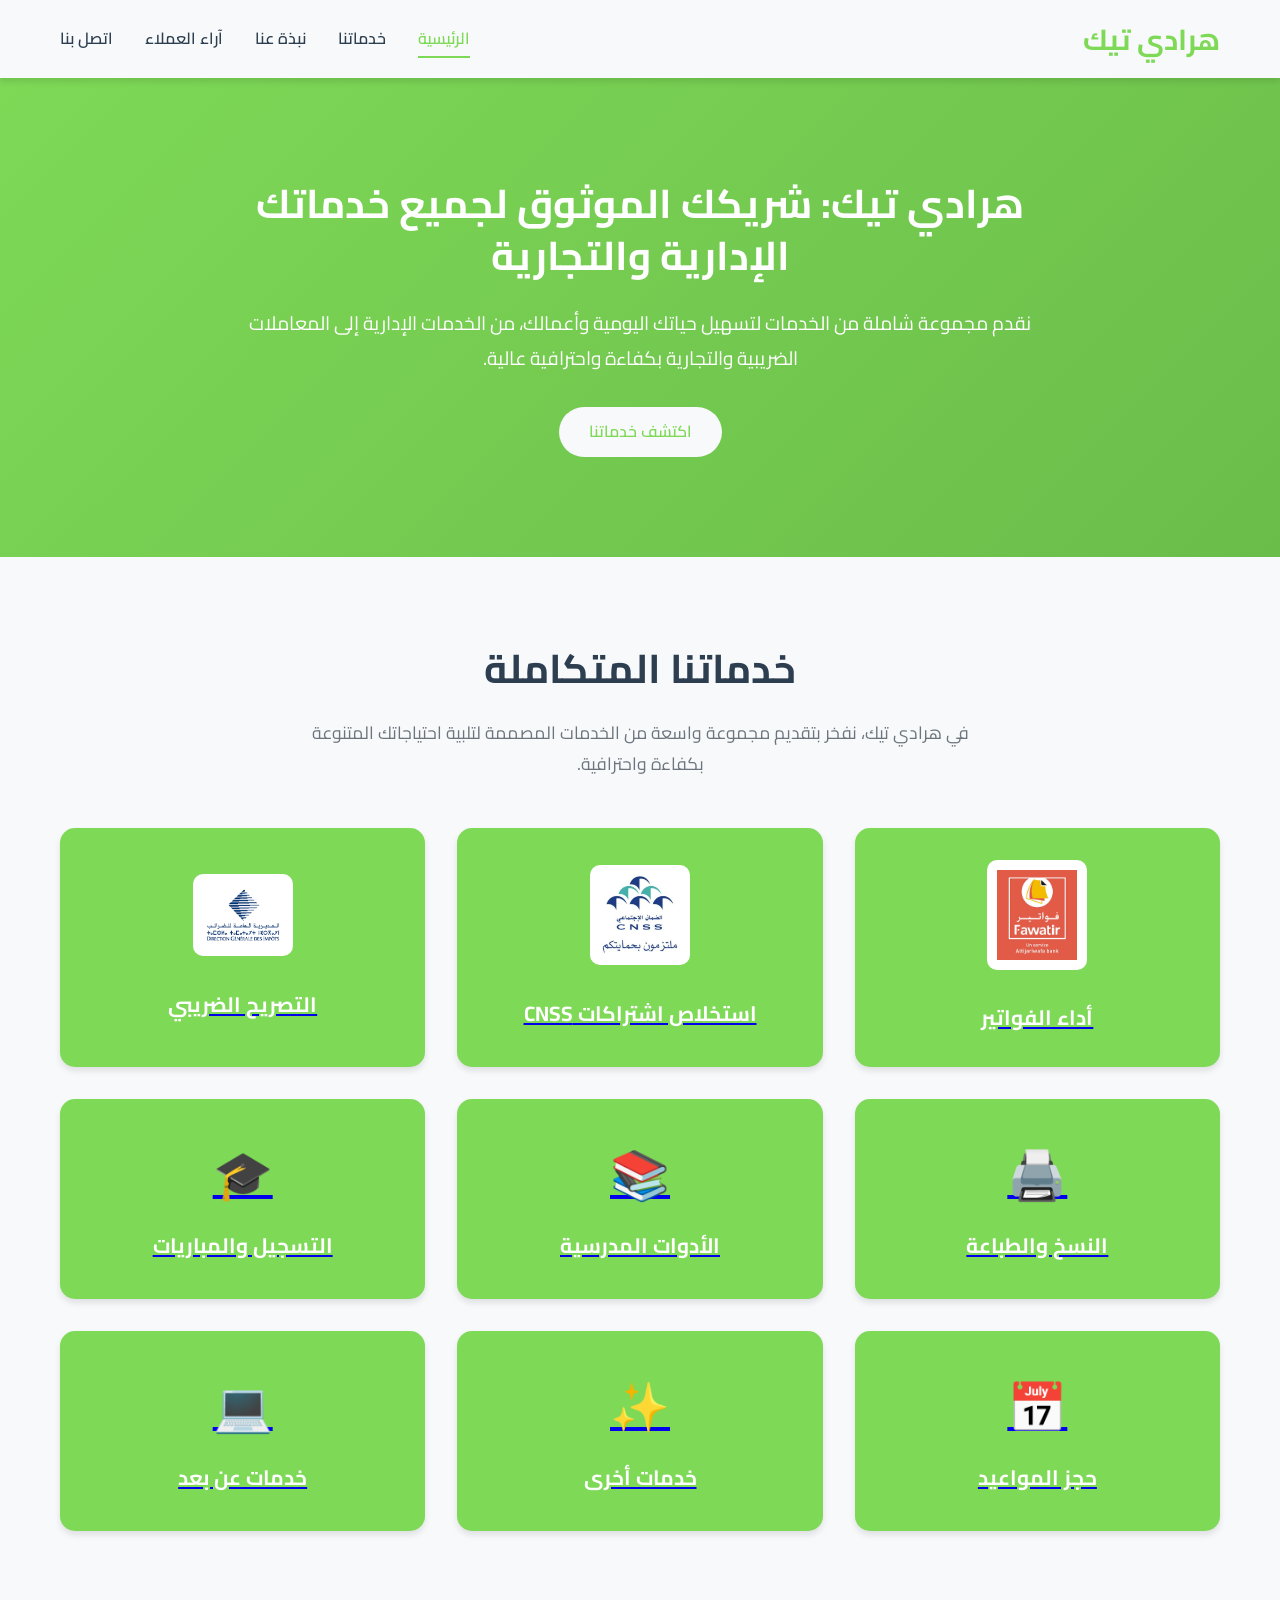
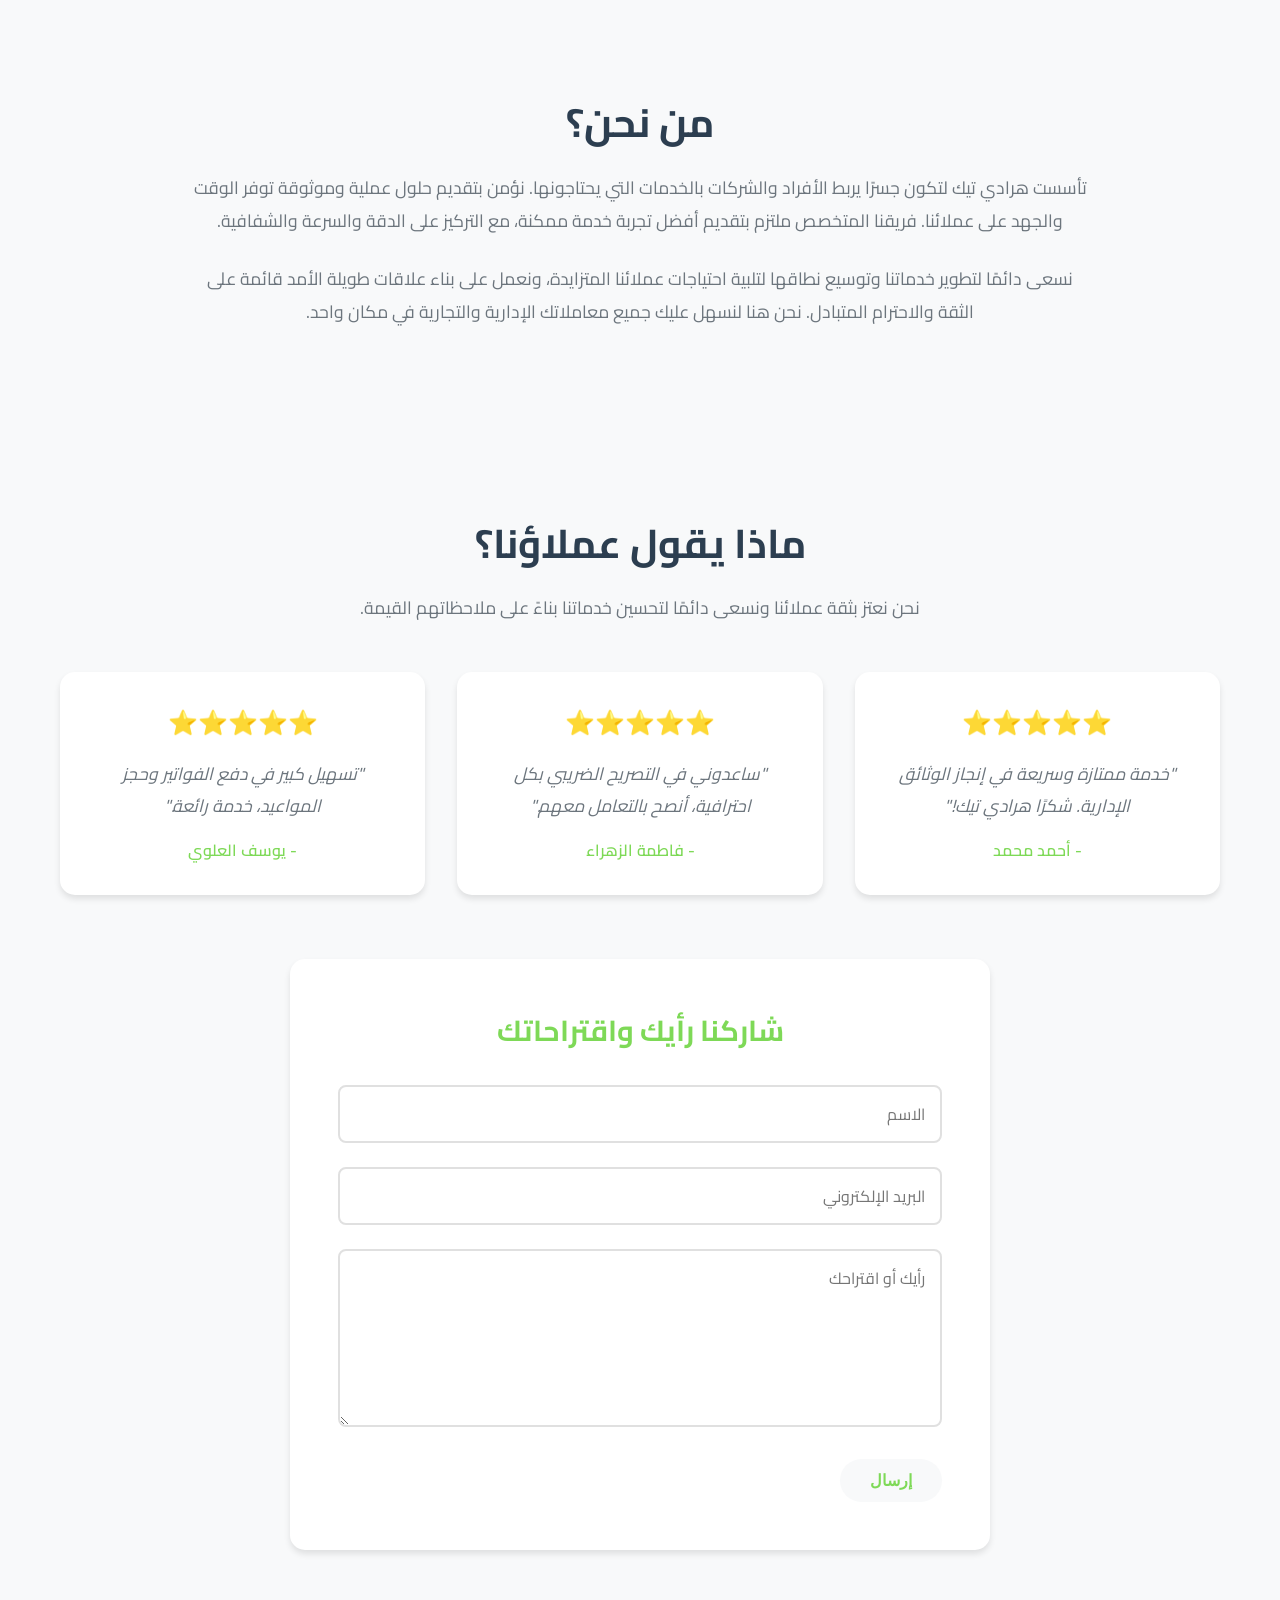
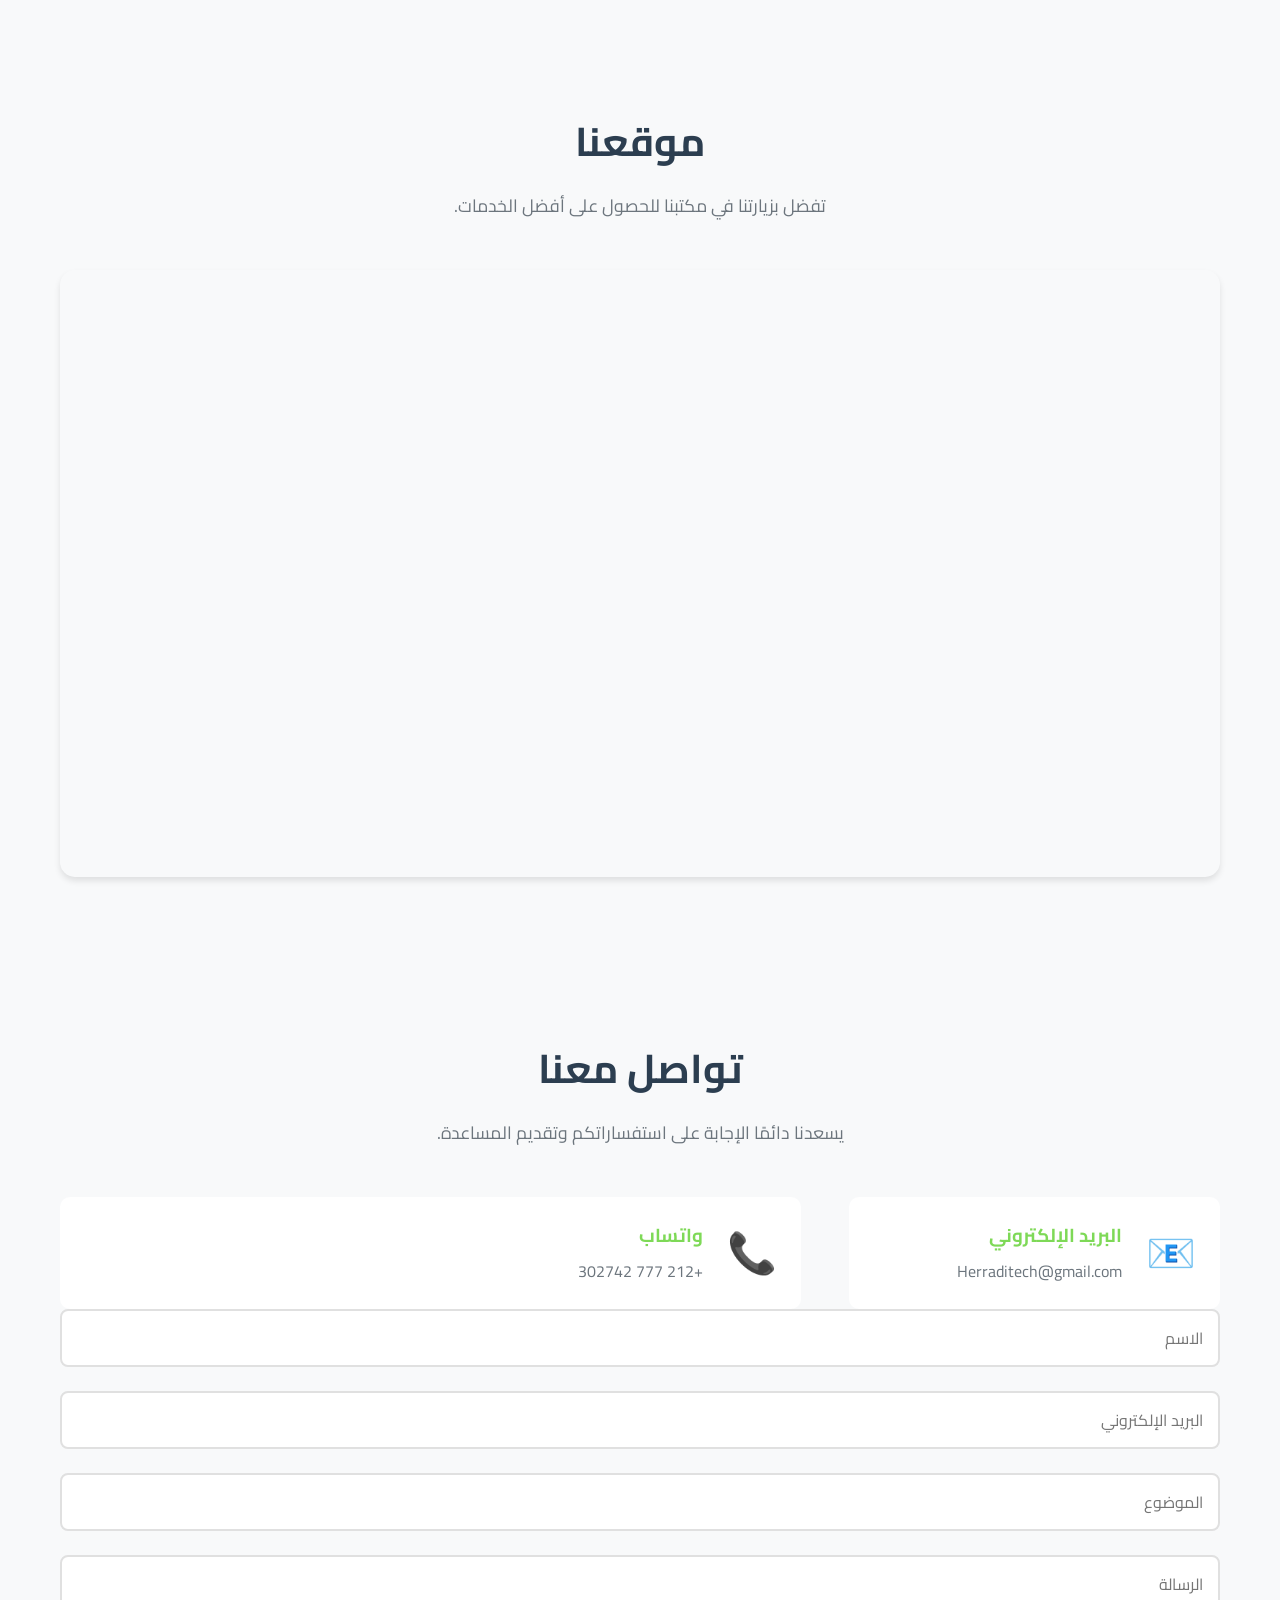
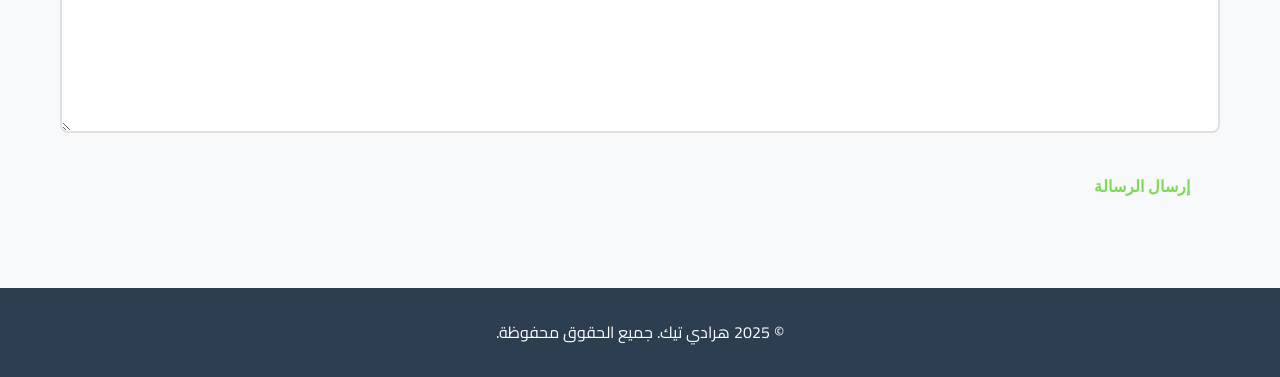
==== index.html @ c4268862 "Update index.html" ====
<!DOCTYPE html>
<html lang="ar" dir="rtl">
<head>
    <meta charset="UTF-8">
    <meta name="viewport" content="width=device-width, initial-scale=1.0">
    <meta name="description" content="هرادي تيك - شريكك الموثوق لجميع خدماتك الإدارية والتجارية">
    <title>هرادي تيك - خدمات إدارية وتجارية متكاملة</title>
    <link rel="stylesheet" href="styles.css">
    <link rel="preconnect" href="https://fonts.googleapis.com">
    <link rel="preconnect" href="https://fonts.gstatic.com" crossorigin>
    <link href="https://fonts.googleapis.com/css2?family=Cairo:wght@300;400;600;700&display=swap" rel="stylesheet">
</head>
<body>
    <!-- Navigation Bar -->
    <nav class="navbar">
        <div class="container">
            <div class="nav-brand">
                <h1>هرادي تيك</h1>
            </div>
            <ul class="nav-menu">
                <li><a href="#home" class="nav-link active">الرئيسية</a></li>
                <li><a href="#services" class="nav-link">خدماتنا</a></li>
                <li><a href="#about" class="nav-link">نبذة عنا</a></li>
                <li><a href="#testimonials" class="nav-link">آراء العملاء</a></li>
                <li><a href="#contact" class="nav-link">اتصل بنا</a></li>
            </ul>
            <div class="hamburger">
                <span></span>
                <span></span>
                <span></span>
            </div>
        </div>
    </nav>

    <!-- Hero Section -->
    <section id="home" class="hero">
        <div class="container">
            <div class="hero-content">
                <h2 class="hero-title">هرادي تيك: شريكك الموثوق لجميع خدماتك الإدارية والتجارية</h2>
                <p class="hero-description">نقدم مجموعة شاملة من الخدمات لتسهيل حياتك اليومية وأعمالك، من الخدمات الإدارية إلى المعاملات الضريبية والتجارية بكفاءة واحترافية عالية.</p>
                <a href="#services" class="btn btn-primary">اكتشف خدماتنا</a>
            </div>
        </div>
    </section>

    <!-- Services Section -->
    <section id="services" class="services">
        <div class="container">
            <h2 class="section-title">خدماتنا المتكاملة</h2>
            <p class="section-description">في هرادي تيك، نفخر بتقديم مجموعة واسعة من الخدمات المصممة لتلبية احتياجاتك المتنوعة بكفاءة واحترافية.</p>
            <div class="services-grid">
                <!-- Service 1: أداء الفواتير -->
                <div class="service-card">
                    <a href="service-bills.html">
                        <img src="images/fawatir_logo.png" alt="شعار فواتير" class="service-logo">
                        <h3>أداء الفواتير</h3>
                    </a>
                </div>

                <!-- Service 2: استخلاص اشتراكات CNSS -->
                <div class="service-card">
                    <a href="service-cnss.html">
                        <img src="images/cnss_logo.jpg" alt="شعار CNSS" class="service-logo">
                        <h3>استخلاص اشتراكات CNSS</h3>
                    </a>
                </div>

                <!-- Service 3: التصريح الضريبي -->
                <div class="service-card">
                    <a href="service-tax.html">
                        <img src="images/dgi_logo.png" alt="شعار المديرية العامة للضرائب" class="service-logo">
                        <h3>التصريح الضريبي</h3>
                    </a>
                </div>

                <!-- Service 4: النسخ والطباعة -->
                <div class="service-card">
                    <a href="service-printing.html">
                        <div class="service-icon">🖨️</div>
                        <h3>النسخ والطباعة</h3>
                    </a>
                </div>

                <!-- Service 5: الأدوات المدرسية -->
                <div class="service-card">
                    <a href="service-stationery.html">
                        <div class="service-icon">📚</div>
                        <h3>الأدوات المدرسية</h3>
                    </a>
                </div>

                <!-- Service 6: التسجيل والمباريات -->
                <div class="service-card">
                    <a href="service-registration.html">
                        <div class="service-icon">🎓</div>
                        <h3>التسجيل والمباريات</h3>
                    </a>
                </div>

                <!-- Service 7: حجز المواعيد -->
                <div class="service-card">
                    <a href="service-appointments.html">
                        <div class="service-icon">📅</div>
                        <h3>حجز المواعيد</h3>
                    </a>
                </div>

                <!-- Service 8: الوثائق الإدارية (تم تغييرها مؤقتاً إلى خدمات أخرى) -->
                <div class="service-card">
                    <a href="service-documents.html">
                        <div class="service-icon">✨</div>
                        <h3>خدمات أخرى</h3>
                    </a>
                </div>
                <!-- Service 9: خدمات عن بعد -->
                <div class="service-card">
                    <a href="service-Other.html">
                        <div class="service-icon">💻</div>
                        <h3>خدمات عن بعد</h3>
                    </a>
                </div>
                
            </div>
        </div>
    </section>

    <!-- About Section -->
    <section id="about" class="about">
        <div class="container">
            <h2 class="section-title">من نحن؟</h2>
            <div class="about-content">
                <p>تأسست هرادي تيك لتكون جسرًا يربط الأفراد والشركات بالخدمات التي يحتاجونها. نؤمن بتقديم حلول عملية وموثوقة توفر الوقت والجهد على عملائنا. فريقنا المتخصص ملتزم بتقديم أفضل تجربة خدمة ممكنة، مع التركيز على الدقة والسرعة والشفافية.</p>
                <p>نسعى دائمًا لتطوير خدماتنا وتوسيع نطاقها لتلبية احتياجات عملائنا المتزايدة، ونعمل على بناء علاقات طويلة الأمد قائمة على الثقة والاحترام المتبادل. نحن هنا لنسهل عليك جميع معاملاتك الإدارية والتجارية في مكان واحد.</p>
            </div>
        </div>
    </section>

    <!-- Testimonials Section -->
    <section id="testimonials" class="testimonials">
        <div class="container">
            <h2 class="section-title">ماذا يقول عملاؤنا؟</h2>
            <p class="section-description">نحن نعتز بثقة عملائنا ونسعى دائمًا لتحسين خدماتنا بناءً على ملاحظاتهم القيمة.</p>
            <div class="testimonials-grid">
                <div class="testimonial-card">
                    <div class="testimonial-icon">⭐⭐⭐⭐⭐</div>
                    <p class="testimonial-text">"خدمة ممتازة وسريعة في إنجاز الوثائق الإدارية. شكرًا هرادي تيك!"</p>
                    <p class="testimonial-author">- أحمد محمد</p>
                </div>
                <div class="testimonial-card">
                    <div class="testimonial-icon">⭐⭐⭐⭐⭐</div>
                    <p class="testimonial-text">"ساعدوني في التصريح الضريبي بكل احترافية، أنصح بالتعامل معهم."</p>
                    <p class="testimonial-author">- فاطمة الزهراء</p>
                </div>
                <div class="testimonial-card">
                    <div class="testimonial-icon">⭐⭐⭐⭐⭐</div>
                    <p class="testimonial-text">"تسهيل كبير في دفع الفواتير وحجز المواعيد، خدمة رائعة."</p>
                    <p class="testimonial-author">- يوسف العلوي</p>
                </div>
            </div>
            
            <!-- Suggestions Form -->
            <div class="suggestions-form">
                <h3>شاركنا رأيك واقتراحاتك</h3>
                <form id="suggestionForm">
                    <div class="form-group">
                        <input type="text" id="name" name="name" placeholder="الاسم" required>
                    </div>
                    <div class="form-group">
                        <input type="email" id="email" name="email" placeholder="البريد الإلكتروني" required>
                    </div>
                    <div class="form-group">
                        <textarea id="suggestion" name="suggestion" rows="5" placeholder="رأيك أو اقتراحك" required></textarea>
                    </div>
                    <button type="submit" class="btn btn-primary">إرسال</button>
                </form>
            </div>
        </div>
    </section>

    <!-- Location Map Section -->
    <section id="location" class="location">
        <div class="container">
            <h2 class="section-title">موقعنا</h2>
            <p class="section-description">تفضل بزيارتنا في مكتبنا للحصول على أفضل الخدمات.</p>
            <div class="map-container">
                <iframe src="https://www.google.com/maps/embed?pb=!1m14!1m8!1m3!1d1936.7207650848347!2d-7.616694!3d32.997574!3m2!1i1024!2i768!4f13.1!3m3!1m2!1s0xda605fea0a005ed%3A0x361868515cc9d787!2sHerradi-Tech!5e1!3m2!1sen!2sus!4v1760445790923!5m2!1sen!2sus" width="100%" height="600" style="border:0;" allowfullscreen="" loading="lazy" referrerpolicy="no-referrer-when-downgrade"></iframe>
            </div>
        </div>
    </section>

    <!-- Contact Section -->
    <section id="contact" class="contact">
        <div class="container">
            <h2 class="section-title">تواصل معنا</h2>
            <p class="section-description">يسعدنا دائمًا الإجابة على استفساراتكم وتقديم المساعدة.</p>
            <div class="contact-content">
                <div class="contact-info">
                    <div class="contact-item">
                        <div class="contact-icon">📧</div>
                        <div>
                            <h3>البريد الإلكتروني</h3>
                            <a href="mailto:Herraditech@gmail.com">Herraditech@gmail.com</a>
                        </div>
                    </div>
                </div>
                 <div class="contact-item">
                        <div class="contact-icon">📞</div>
                        <div>
                            <h3>واتساب</h3>
                            <a href="https://wa.me/212777302742" target="_blank">+212 777 302742</a>
                        </div>
                    </div>
                </div>
                <div class="contact-form">
                    <form id="contactForm">
                        <div class="form-group">
                            <input type="text" id="contact-name" name="name" placeholder="الاسم" required>
                        </div>
                        <div class="form-group">
                            <input type="email" id="contact-email" name="email" placeholder="البريد الإلكتروني" required>
                        </div>
                        <div class="form-group">
                            <input type="text" id="subject" name="subject" placeholder="الموضوع" required>
                        </div>
                        <div class="form-group">
                            <textarea id="message" name="message" rows="5" placeholder="الرسالة" required></textarea>
                        </div>
                        <button type="submit" class="btn btn-primary">إرسال الرسالة</button>
                    </form>
                </div>
            </div>
        </div>
    </section>

    <!-- Footer -->
    <footer class="footer">
        <div class="container">
            <p>&copy; 2025 هرادي تيك. جميع الحقوق محفوظة.</p>
        </div>
    </footer>

    <script src="script.js"></script>
</body>
</html>
---- styles.css ----
/* Global Styles */
* {
    margin: 0;
    padding: 0;
    box-sizing: border-box;
}

:root {
    --primary-color: #7ed957; /* Custom green */
    --primary-dark: #6bbd4a;
    --primary-light: #93e66e;
    --primary-lighter: #e0f5d8;
    --text-dark: #2c3e50;
    --text-light: #6c757d;
    --background-light: #f8f9fa;
    --border-color: #e0e0e0;
    --shadow: 0 4px 6px rgba(0, 0, 0, 0.1);
    --shadow-hover: 0 8px 12px rgba(0, 0, 0, 0.15);
}

body {
    font-family: 'Cairo', sans-serif;
    line-height: 1.6;
    color: var(--text-dark);
    background-color: var(--background-light);
}

.container {
    max-width: 1200px;
    margin: 0 auto;
    padding: 0 20px;
}

/* Navigation Bar */
.navbar {
    background-color: var(--background-light);
    box-shadow: var(--shadow);
    position: sticky;
    top: 0;
    z-index: 1000;
    padding: 1rem 0;
}

.navbar .container {
    display: flex;
    justify-content: space-between;
    align-items: center;
}

.nav-brand {
    display: flex;
    align-items: center;
    gap: 0.5rem;
}

.nav-brand h1 {
    color: var(--primary-color);
    font-size: 1.8rem;
    font-weight: 700;
}

.nav-menu {
    display: flex;
    list-style: none;
    gap: 2rem;
}

.nav-link {
    text-decoration: none;
    color: var(--text-dark);
    font-weight: 600;
    transition: color 0.3s ease;
    position: relative;
}

.nav-link:hover,
.nav-link.active {
    color: var(--primary-color);
}

.nav-link::after {
    content: '';
    position: absolute;
    bottom: -5px;
    left: 0;
    width: 0;
    height: 2px;
    background-color: var(--primary-color);
    transition: width 0.3s ease;
}

.nav-link:hover::after,
.nav-link.active::after {
    width: 100%;
}

.hamburger {
    display: none;
    flex-direction: column;
    cursor: pointer;
    gap: 4px;
}

.hamburger span {
    width: 25px;
    height: 3px;
    background-color: var(--text-dark);
    transition: all 0.3s ease;
}

/* Hero Section */
.hero {
    background: linear-gradient(135deg, var(--primary-color) 0%, var(--primary-dark) 100%);
    color: #ffffff; /* White text for hero section */
    padding: 100px 0;
    text-align: center;
}

.hero-content {
    max-width: 800px;
    margin: 0 auto;
}

.hero-title {
    font-size: 2.5rem;
    font-weight: 700;
    margin-bottom: 1.5rem;
    line-height: 1.3;
}

.hero-description {
    font-size: 1.2rem;
    margin-bottom: 2rem;
    line-height: 1.8;
}

.btn {
    display: inline-block;
    padding: 12px 30px;
    text-decoration: none;
    border-radius: 30px;
    font-weight: 600;
    transition: all 0.3s ease;
    border: none;
    cursor: pointer;
    font-size: 1rem;
}

.btn-primary {
    background-color: var(--background-light);
    color: var(--primary-color);
}

.btn-primary:hover {
    background-color: var(--primary-dark);
    color: #ffffff; /* White text for hero section */
    transform: translateY(-2px);
    box-shadow: var(--shadow-hover);
}

/* Services Section */
.services {
    padding: 80px 0;
    background-color: var(--background-light);
}

.section-title {
    text-align: center;
    font-size: 2.5rem;
    color: var(--text-dark);
    margin-bottom: 1rem;
    font-weight: 700;
}

.section-description {
    text-align: center;
    font-size: 1.1rem;
    color: var(--text-light);
    max-width: 700px;
    margin: 0 auto 3rem;
    line-height: 1.8;
}

.services-grid {
    display: grid;
    grid-template-columns: repeat(auto-fit, minmax(280px, 1fr));
    gap: 2rem;
}

.service-card {
    background-color: var(--primary-color); /* Green background for service cards */
    padding: 2rem;
    border-radius: 15px;
    box-shadow: var(--shadow);
    transition: all 0.3s ease;
    text-align: center;
    cursor: pointer;
    display: flex;
    flex-direction: column;
    justify-content: center;
    align-items: center;
    min-height: 200px; /* Ensure consistent height */
}

.service-card:hover {
    background-color: #ffffff; /* White background on hover */
    transform: translateY(-10px);
    box-shadow: var(--shadow-hover);
    border: 2px solid var(--primary-light);
}

.service-card h3 {
    color: #ffffff; /* White text for service card titles */
    font-size: 1.3rem;
    margin-top: 1rem;
    font-weight: 700;
}

.service-card:hover h3 {
    color: var(--primary-color); /* Green text on hover */
}

.service-icon {
    font-size: 3rem;
    margin-bottom: 0.5rem;
    color: #ffffff; /* White icon color */
}

.service-card:hover .service-icon {
    color: var(--primary-color); /* Green icon on hover */
}

.service-logo {
    max-width: 100px; /* Adjust logo size */
    height: auto;
    margin-bottom: 0.5rem;
    background-color: #ffffff; /* White background for logos */
    padding: 10px;
    border-radius: 10px;
}

.service-card:hover .service-logo {
    background-color: var(--primary-lighter); /* Lighter green background on hover */
}

/* About Section */
.about {
    padding: 80px 0;
    background-color: var(--background-light);
}

.about-content {
    max-width: 900px;
    margin: 0 auto;
    text-align: center;
}

.about-content p {
    font-size: 1.1rem;
    color: var(--text-light);
    margin-bottom: 1.5rem;
    line-height: 1.9;
}

/* Testimonials Section */
.testimonials {
    padding: 80px 0;
    background-color: var(--background-light);
}

.testimonials-grid {
    display: grid;
    grid-template-columns: repeat(auto-fit, minmax(300px, 1fr));
    gap: 2rem;
    margin-bottom: 4rem;
}

.testimonial-card {
    background-color: #ffffff;
    padding: 2rem;
    border-radius: 15px;
    box-shadow: var(--shadow);
    text-align: center;
}

.testimonial-icon {
    font-size: 1.5rem;
    margin-bottom: 1rem;
    color: #ffc107;
}

.testimonial-text {
    font-size: 1.1rem;
    color: var(--text-light);
    margin-bottom: 1rem;
    line-height: 1.8;
    font-style: italic;
}

.testimonial-author {
    color: var(--primary-color);
    font-weight: 600;
}

.suggestions-form {
    background-color: #ffffff;
    padding: 3rem;
    border-radius: 15px;
    box-shadow: var(--shadow);
    max-width: 700px;
    margin: 0 auto;
}

.suggestions-form h3 {
    text-align: center;
    color: var(--primary-color);
    font-size: 1.8rem;
    margin-bottom: 2rem;
    font-weight: 700;
}

/* Location Map Section */
.location {
    padding: 80px 0;
    background-color: var(--background-light);
}

.map-container {
    margin-top: 2rem;
    border-radius: 15px;
    overflow: hidden;
    box-shadow: var(--shadow);
}

.map-container iframe {
    border: 0;
}

/* Contact Section */
.contact {
    padding: 80px 0;
    background-color: var(--background-light);
}

.contact-content {
    display: grid;
    grid-template-columns: 1fr 2fr;
    gap: 3rem;
    margin-top: 3rem;
}

.contact-info {
    display: flex;
    flex-direction: column;
    gap: 2rem;
}

.contact-item {
    display: flex;
    align-items: center;
    gap: 1.5rem;
    padding: 1.5rem;
    background-color: #ffffff;
    border-radius: 10px;
}

.contact-icon {
    font-size: 2.5rem;
    color: var(--primary-color);
}

.contact-item h3 {
    color: var(--primary-color);
    margin-bottom: 0.5rem;
    font-weight: 700;
}

.contact-item a {
    color: var(--text-light);
    text-decoration: none;
    transition: color 0.3s ease;
}

.contact-item a:hover {
    color: var(--primary-color);
}

/* Forms */
.form-group {
    margin-bottom: 1.5rem;
}

.form-group input,
.form-group textarea {
    width: 100%;
    padding: 12px 15px;
    border: 2px solid var(--border-color);
    border-radius: 8px;
    font-family: 'Cairo', sans-serif;
    font-size: 1rem;
    transition: border-color 0.3s ease;
}

.form-group input:focus,
.form-group textarea:focus {
    outline: none;
    border-color: var(--primary-color);
}

.form-group textarea {
    resize: vertical;
}

/* Service Detail Page */
.service-detail {
    padding: 80px 0;
    background-color: var(--background-light);
    min-height: 70vh;
}

.service-detail-content {
    max-width: 900px;
    margin: 0 auto;
    background-color: #ffffff;
    padding: 3rem;
    border-radius: 15px;
    box-shadow: var(--shadow);
}

.service-detail-header {
    text-align: center;
    margin-bottom: 2rem;
    padding-bottom: 2rem;
    border-bottom: 2px solid var(--border-color);
}

.service-detail-icon {
    font-size: 4rem;
    margin-bottom: 1rem;
    color: var(--primary-color);
}

.service-detail-title {
    color: var(--primary-color);
    font-size: 2.5rem;
    font-weight: 700;
    margin-bottom: 1rem;
}

.service-detail-description {
    font-size: 1.2rem;
    color: var(--text-light);
    line-height: 1.8;
    margin-bottom: 2rem;
}

.service-detail-features {
    margin-top: 2rem;
}

.service-detail-features h3 {
    color: var(--primary-color);
    font-size: 1.8rem;
    margin-bottom: 1.5rem;
    font-weight: 700;
}

.service-detail-features ul {
    list-style: none;
    padding: 0;
}

.service-detail-features li {
    padding: 1rem;
    margin-bottom: 1rem;
    background-color: var(--background-light);
    border-radius: 8px;
    border-right: 4px solid var(--primary-color);
    font-size: 1.1rem;
    color: var(--text-dark);
    line-height: 1.8;
}

.service-detail-features li::before {
    content: '✓';
    color: var(--primary-color);
    font-weight: bold;
    margin-left: 10px;
    font-size: 1.3rem;
}

.back-button {
    display: inline-block;
    margin-top: 2rem;
    padding: 12px 30px;
    background-color: var(--primary-color);
    color: #ffffff; /* White text for hero section */
    text-decoration: none;
    border-radius: 30px;
    font-weight: 600;
    transition: all 0.3s ease;
}

.back-button:hover {
    background-color: var(--primary-dark);
    transform: translateY(-2px);
    box-shadow: var(--shadow-hover);
}

/* Footer */
.footer {
    background-color: var(--text-dark);
    color: #ffffff; /* White text for hero section */
    padding: 2rem 0;
    text-align: center;
}

.footer p {
    font-size: 1rem;
}

/* Responsive Design */
@media (max-width: 768px) {
    .nav-menu {
        position: fixed;
        right: -100%;
        top: 70px;
        flex-direction: column;
        background-color: var(--background-light);
        width: 100%;
        height: calc(100% - 70px);
        justify-content: flex-start;
        align-items: center;
        padding-top: 20px;
        transition: right 0.3s ease-in-out;
        box-shadow: -2px 0 5px rgba(0,0,0,0.1);
    }

    .nav-menu.active {
        right: 0;
    }

    .nav-link {
        padding: 15px 0;
        width: 80%;
        text-align: center;
        border-bottom: 1px solid var(--border-color);
    }

    .nav-link:last-child {
        border-bottom: none;
    }

    .hamburger {
        display: flex;
    }

    .navbar .container {
        flex-wrap: wrap;
    }

    .hero {
        padding: 80px 20px;
    }

    .hero-title {
        font-size: 2rem;
    }

    .hero-description {
        font-size: 1rem;
    }

    .services-grid {
        grid-template-columns: 1fr;
    }

    .contact-content {
        grid-template-columns: 1fr;
    }

    .contact-item {
        flex-direction: column;
        text-align: center;
    }

    .contact-item h3 {
        margin-top: 10px;
    }

    .suggestions-form {
        padding: 2rem;
    }

    .service-detail-content {
        padding: 2rem;
    }

    .service-detail-title {
        font-size: 2rem;
    }

    .service-detail-description {
        font-size: 1rem;
    }

    .service-detail-features li {
        font-size: 1rem;
    }
}
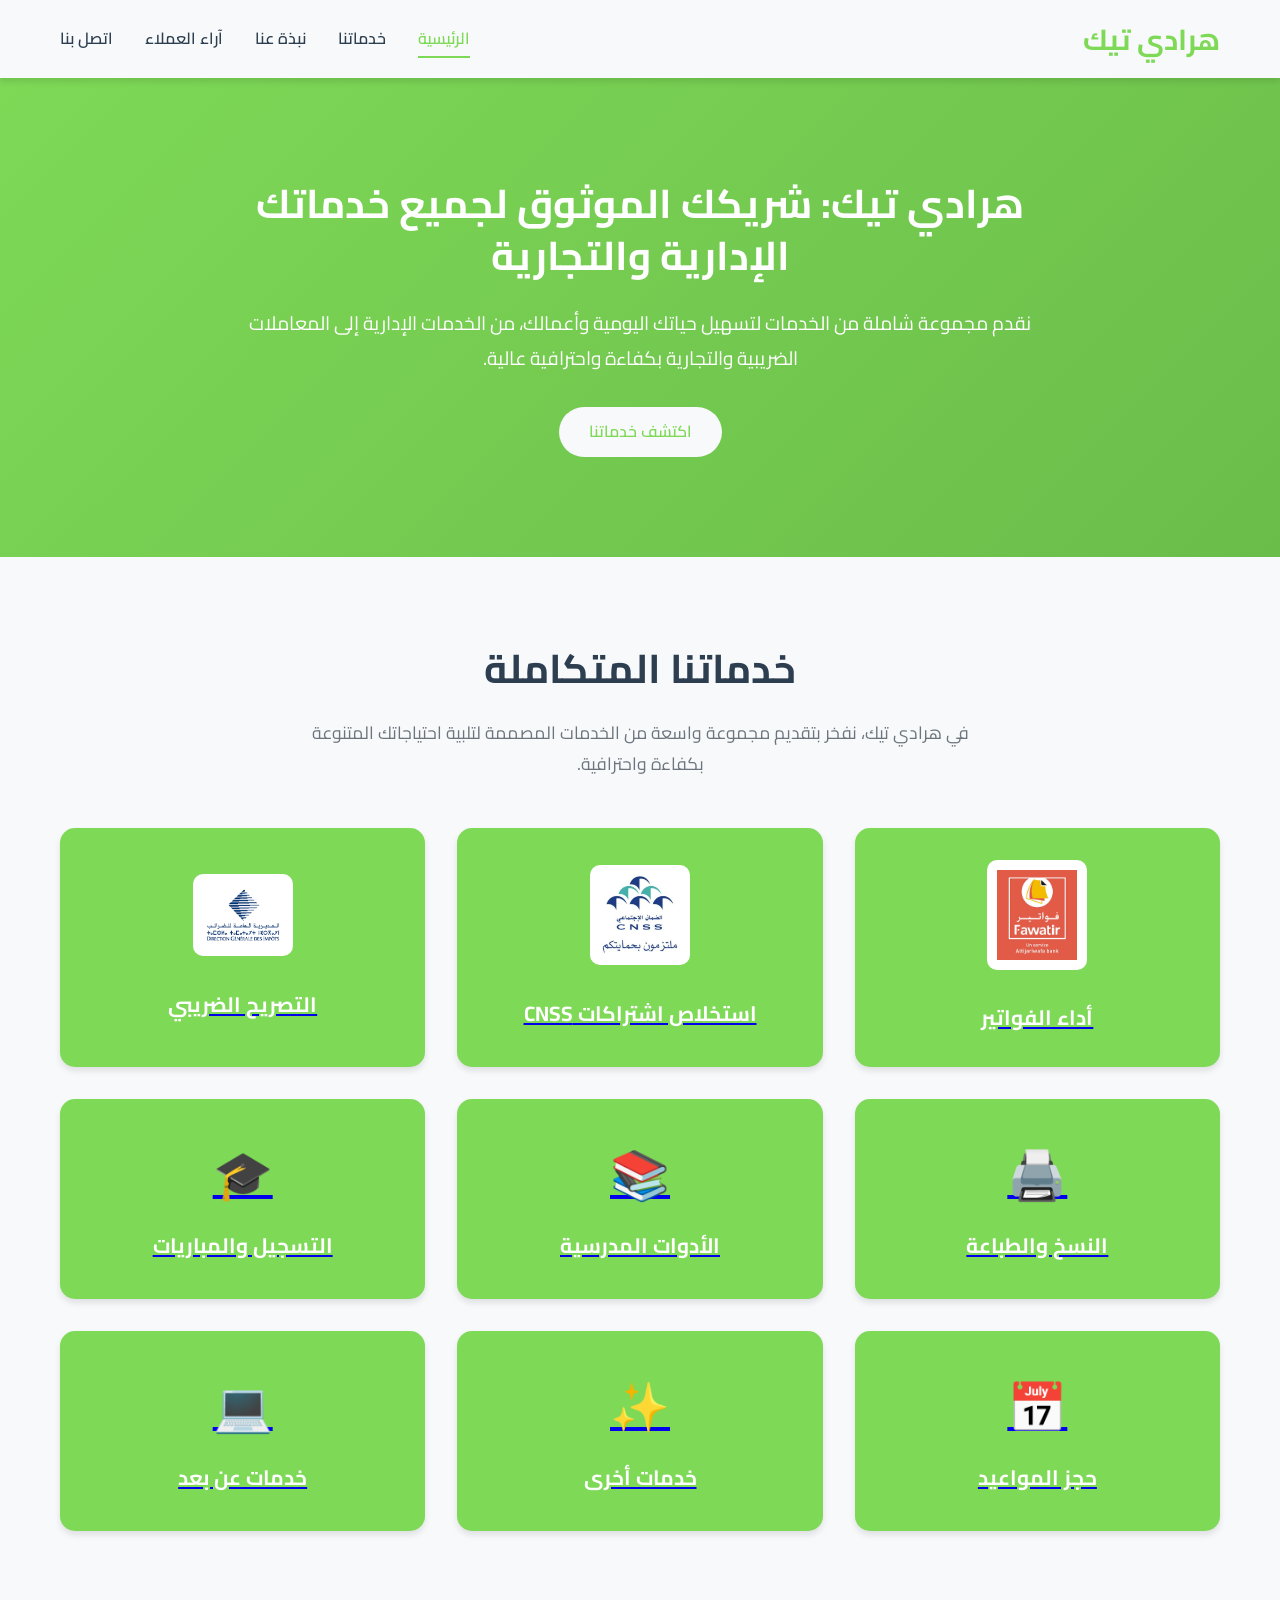
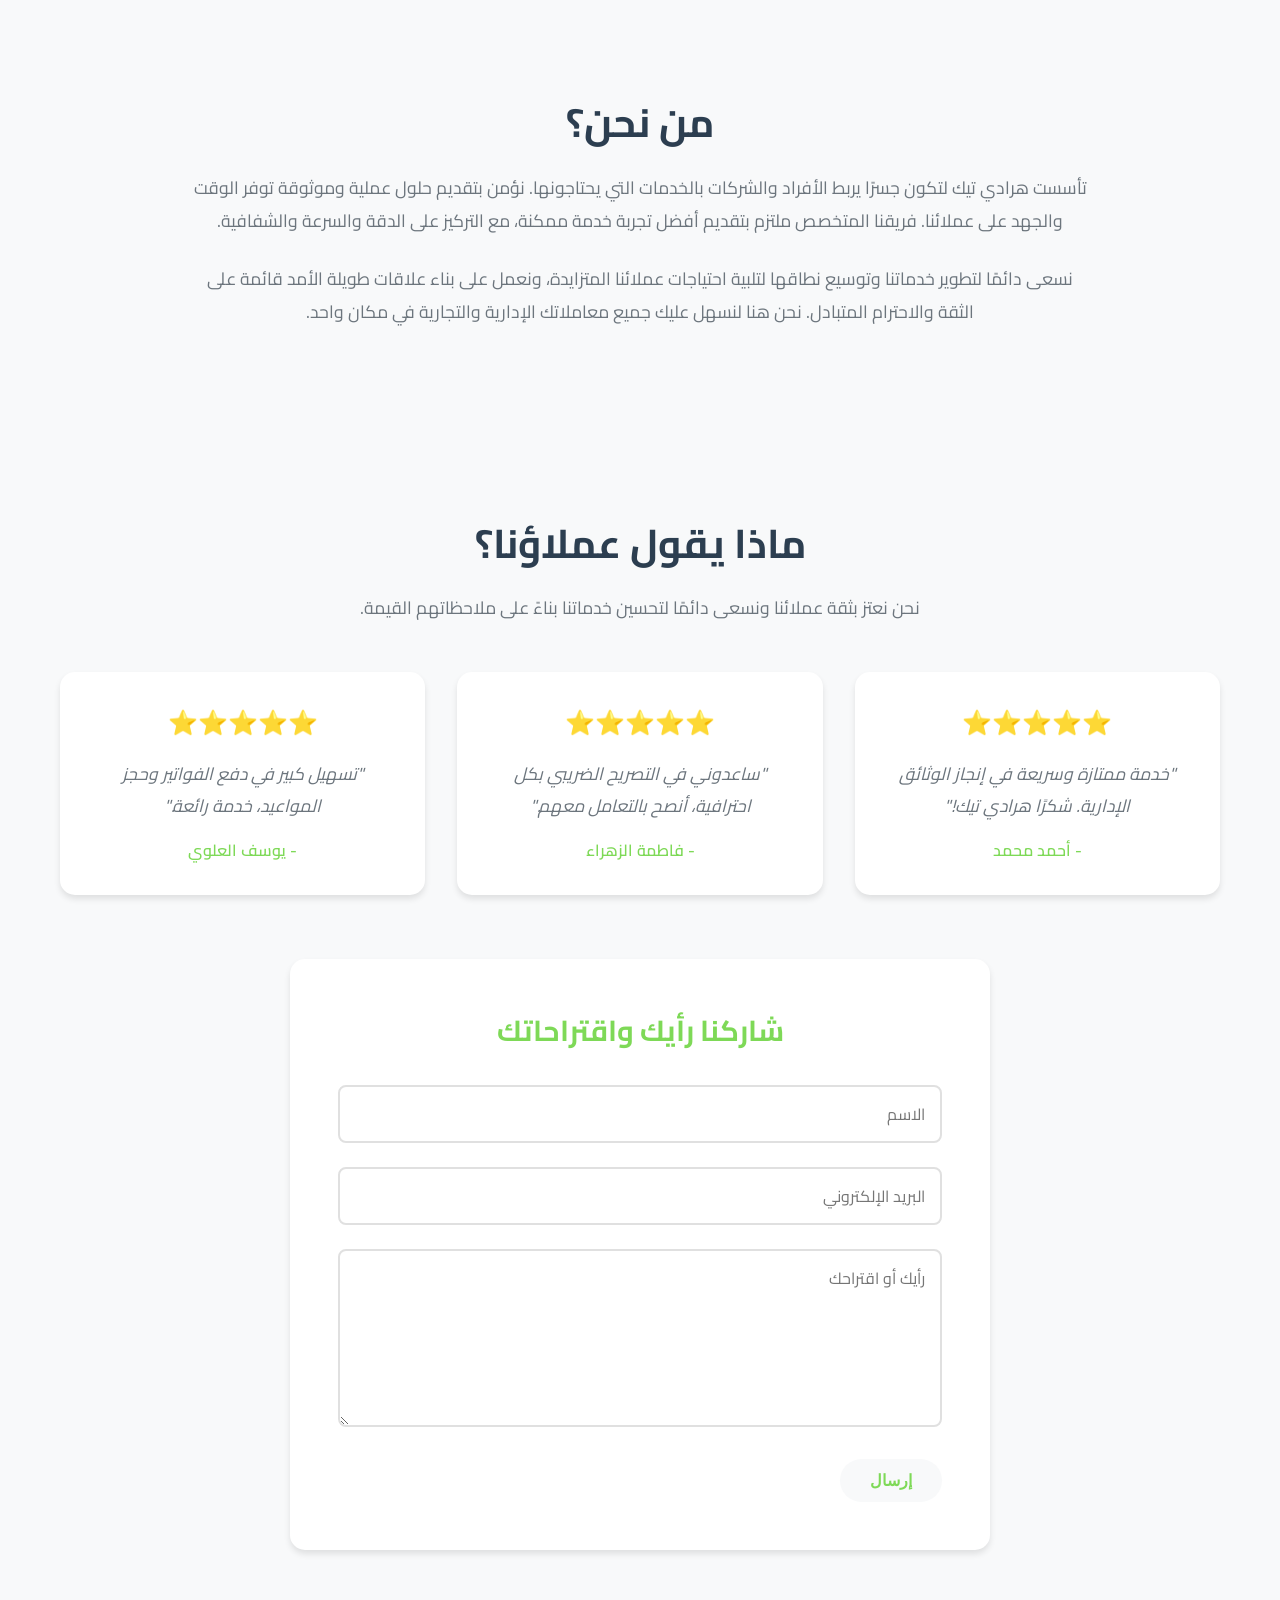
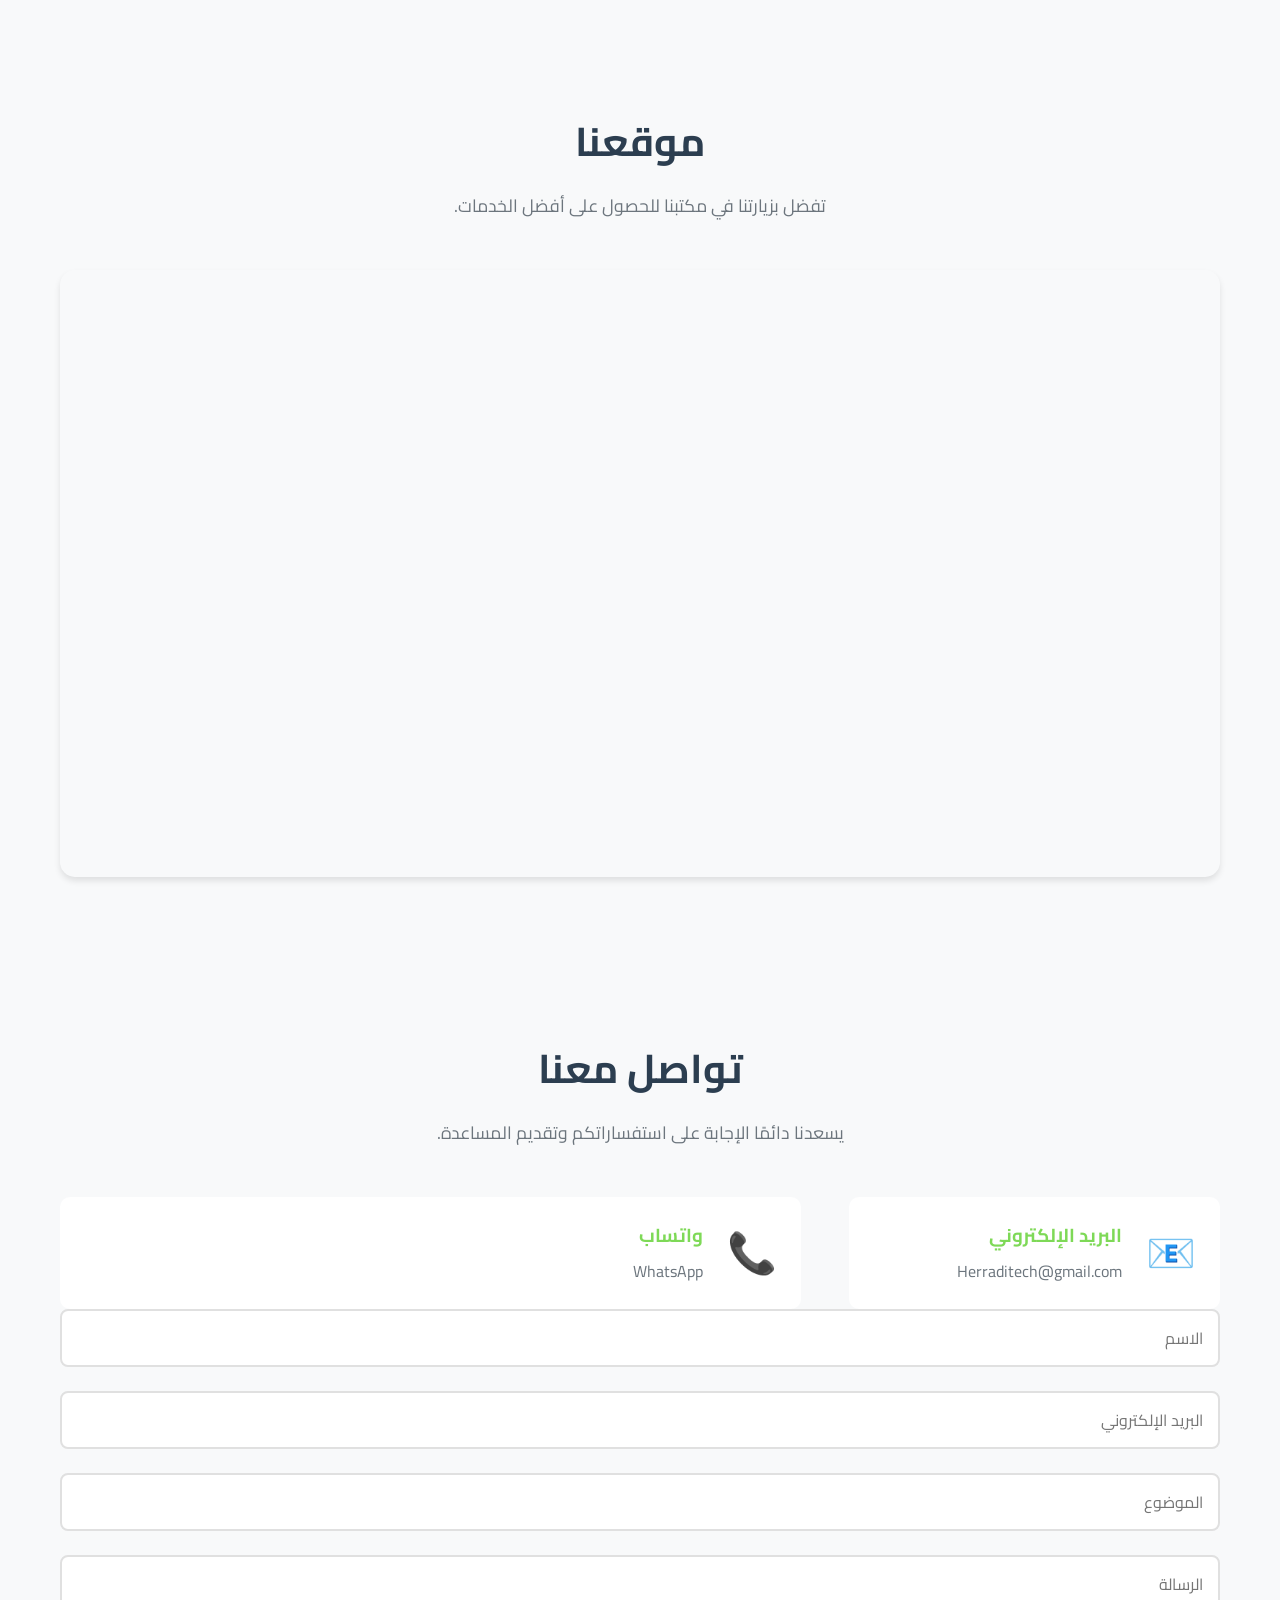
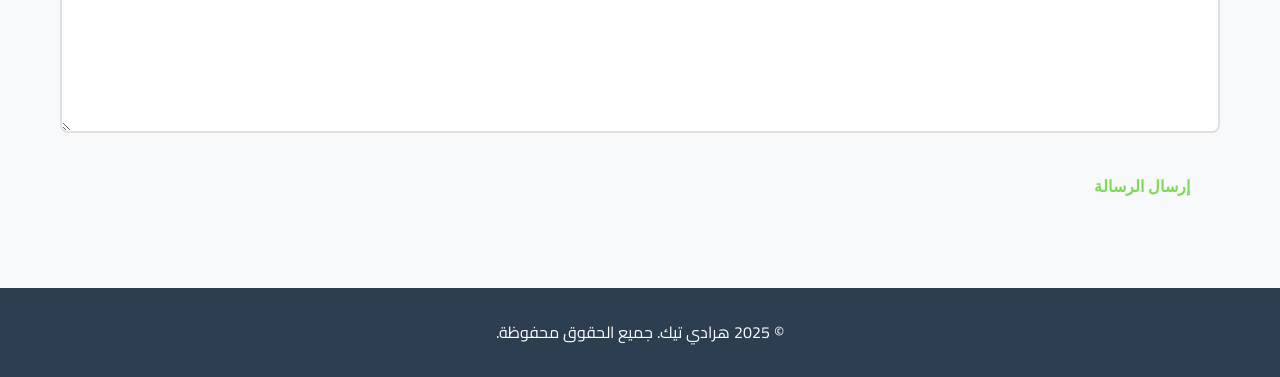
==== commit 60b425ae: "Update index.html" ====
--- a/index.html
+++ b/index.html
@@ -207,7 +207,7 @@
                         <div class="contact-icon">📞</div>
                         <div>
                             <h3>واتساب</h3>
-                            <a href="https://wa.me/212777302742" target="_blank">+212 777 302742</a>
+                            <a href="https://wa.me/212777302742" target="_blank">WhatsApp</a>
                         </div>
                     </div>
                 </div>
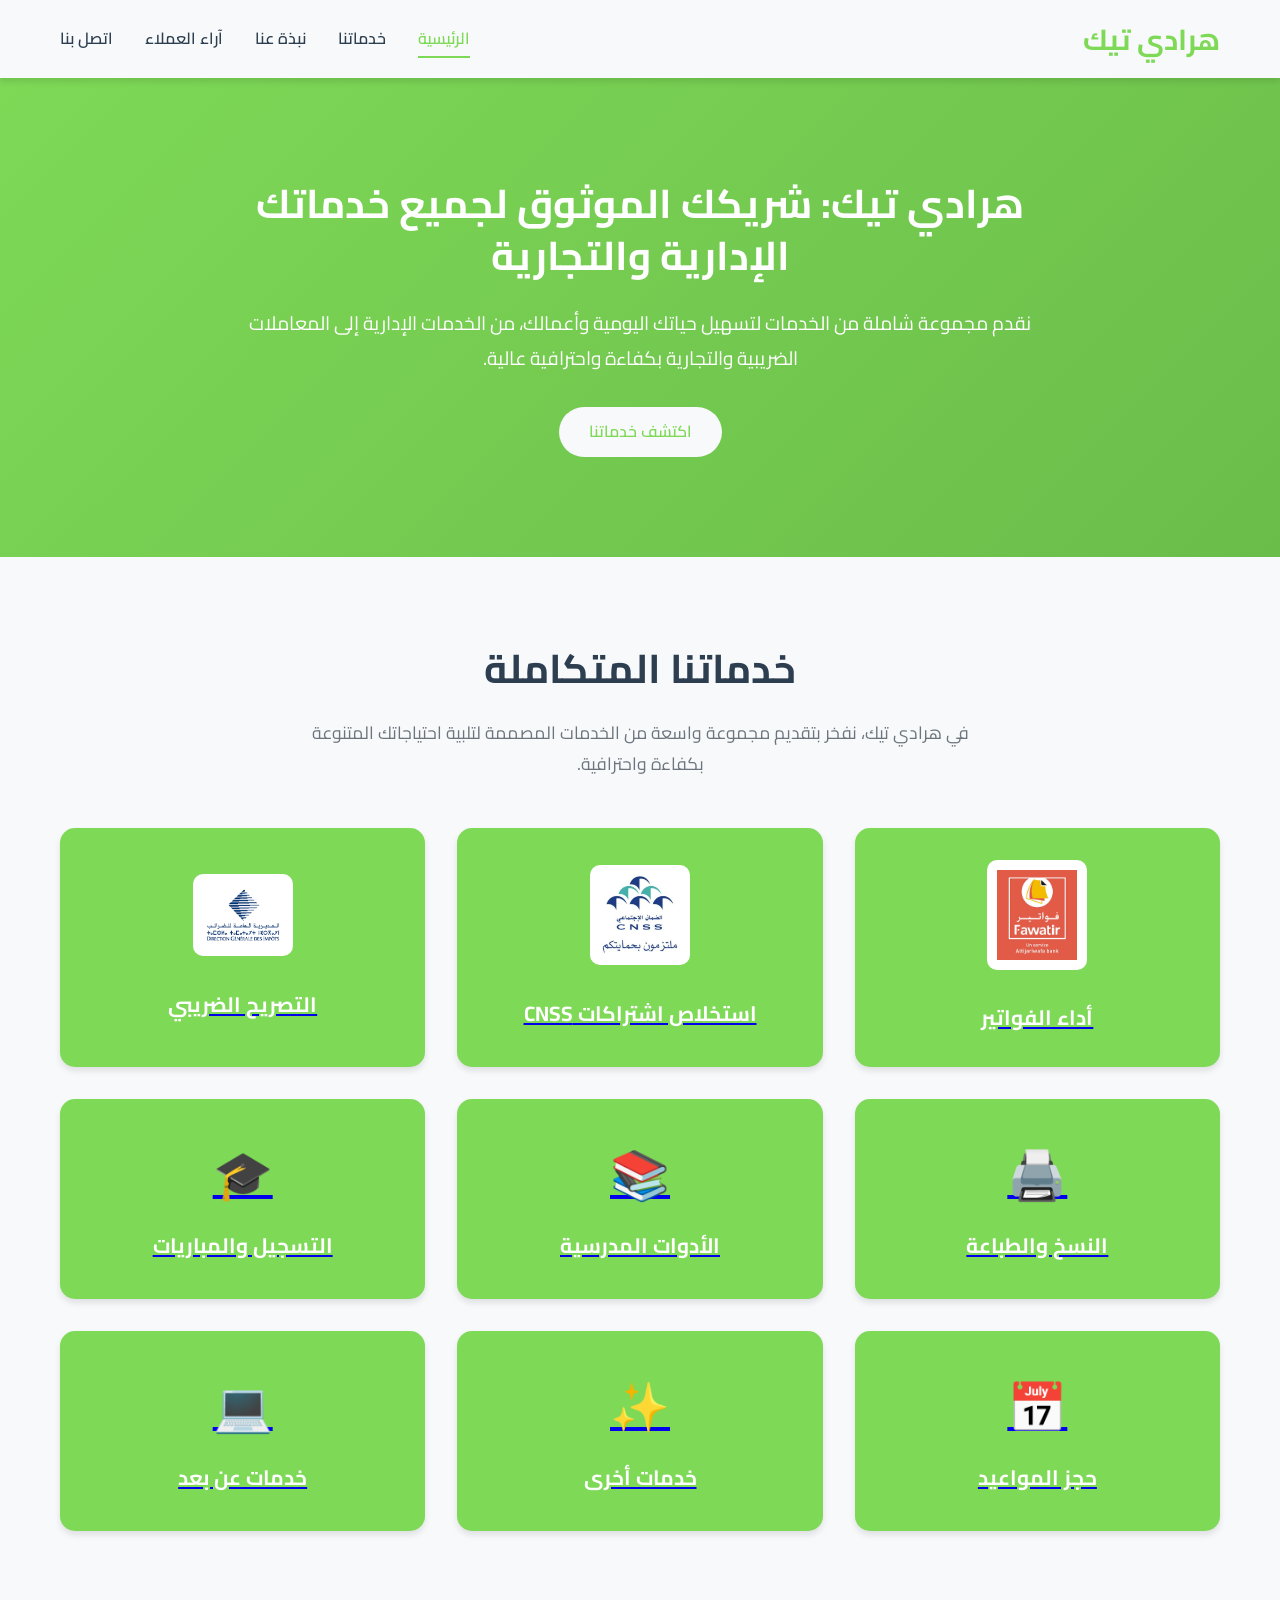
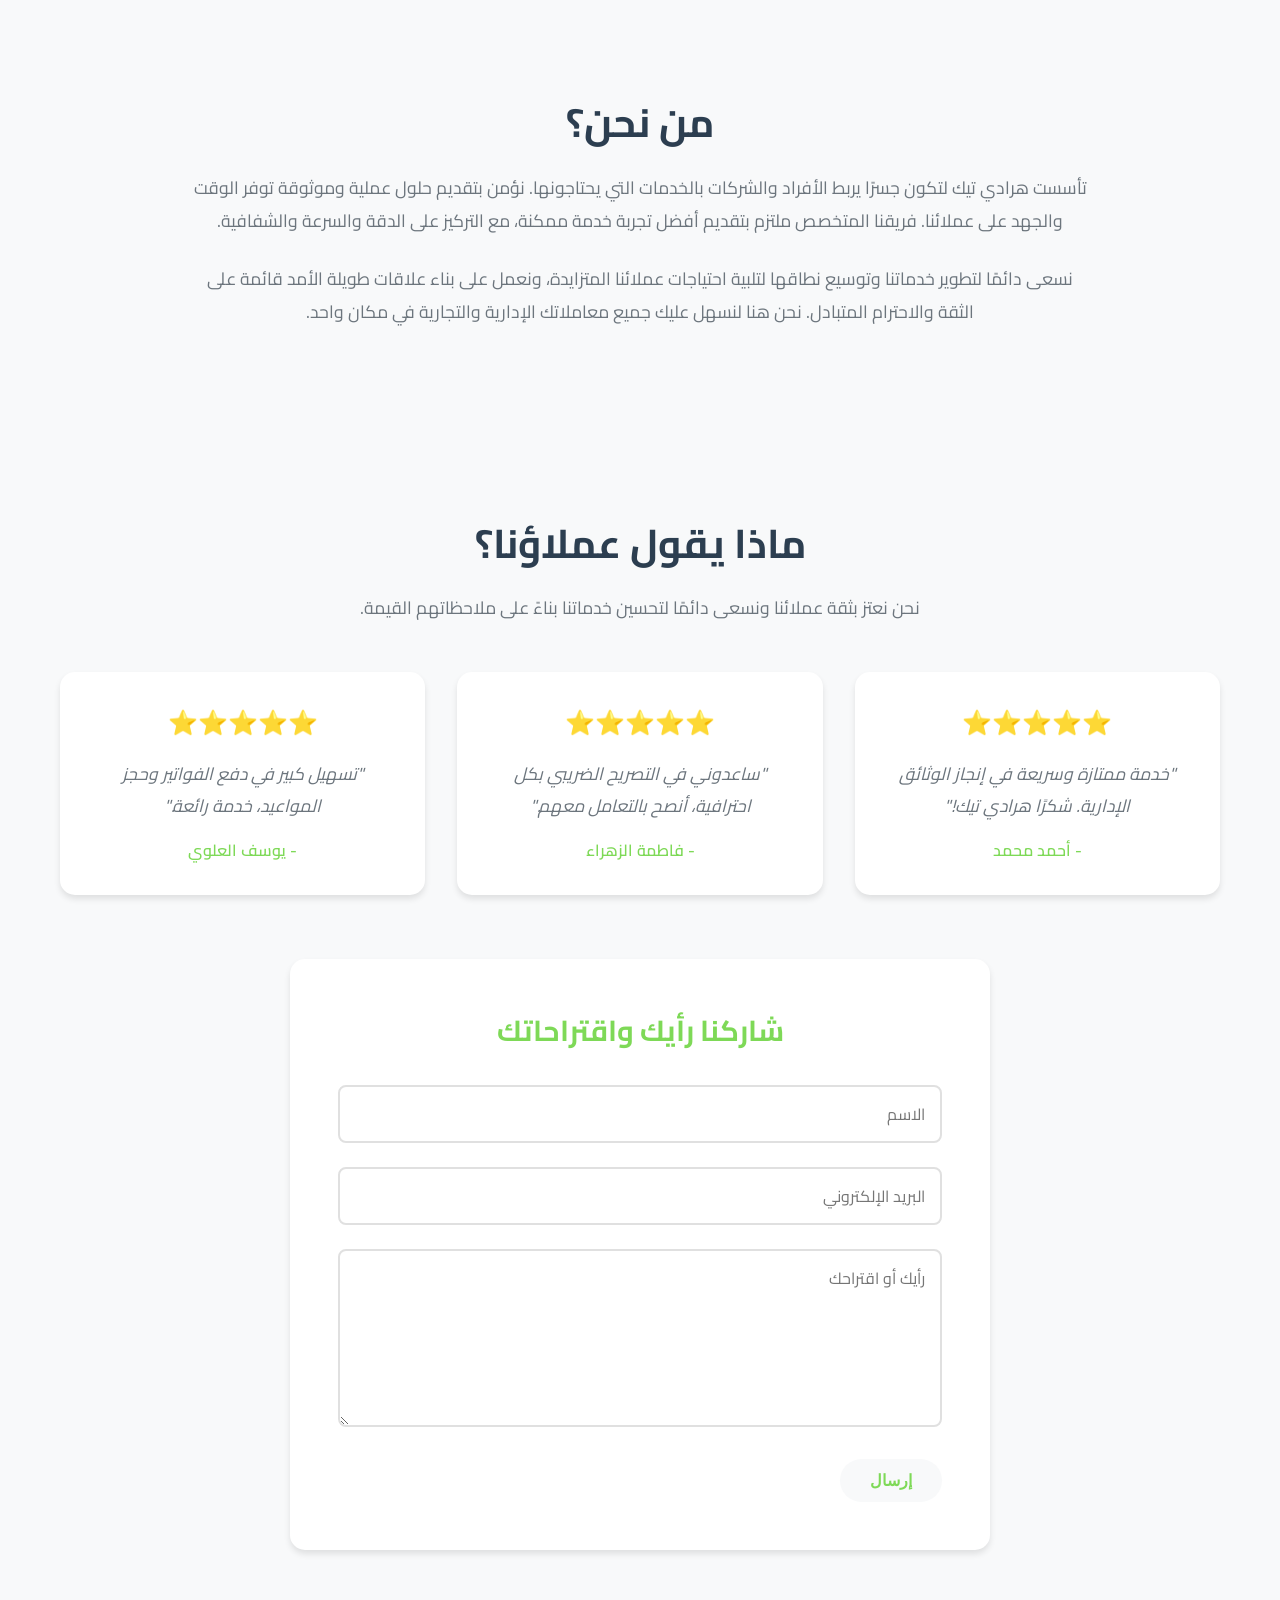
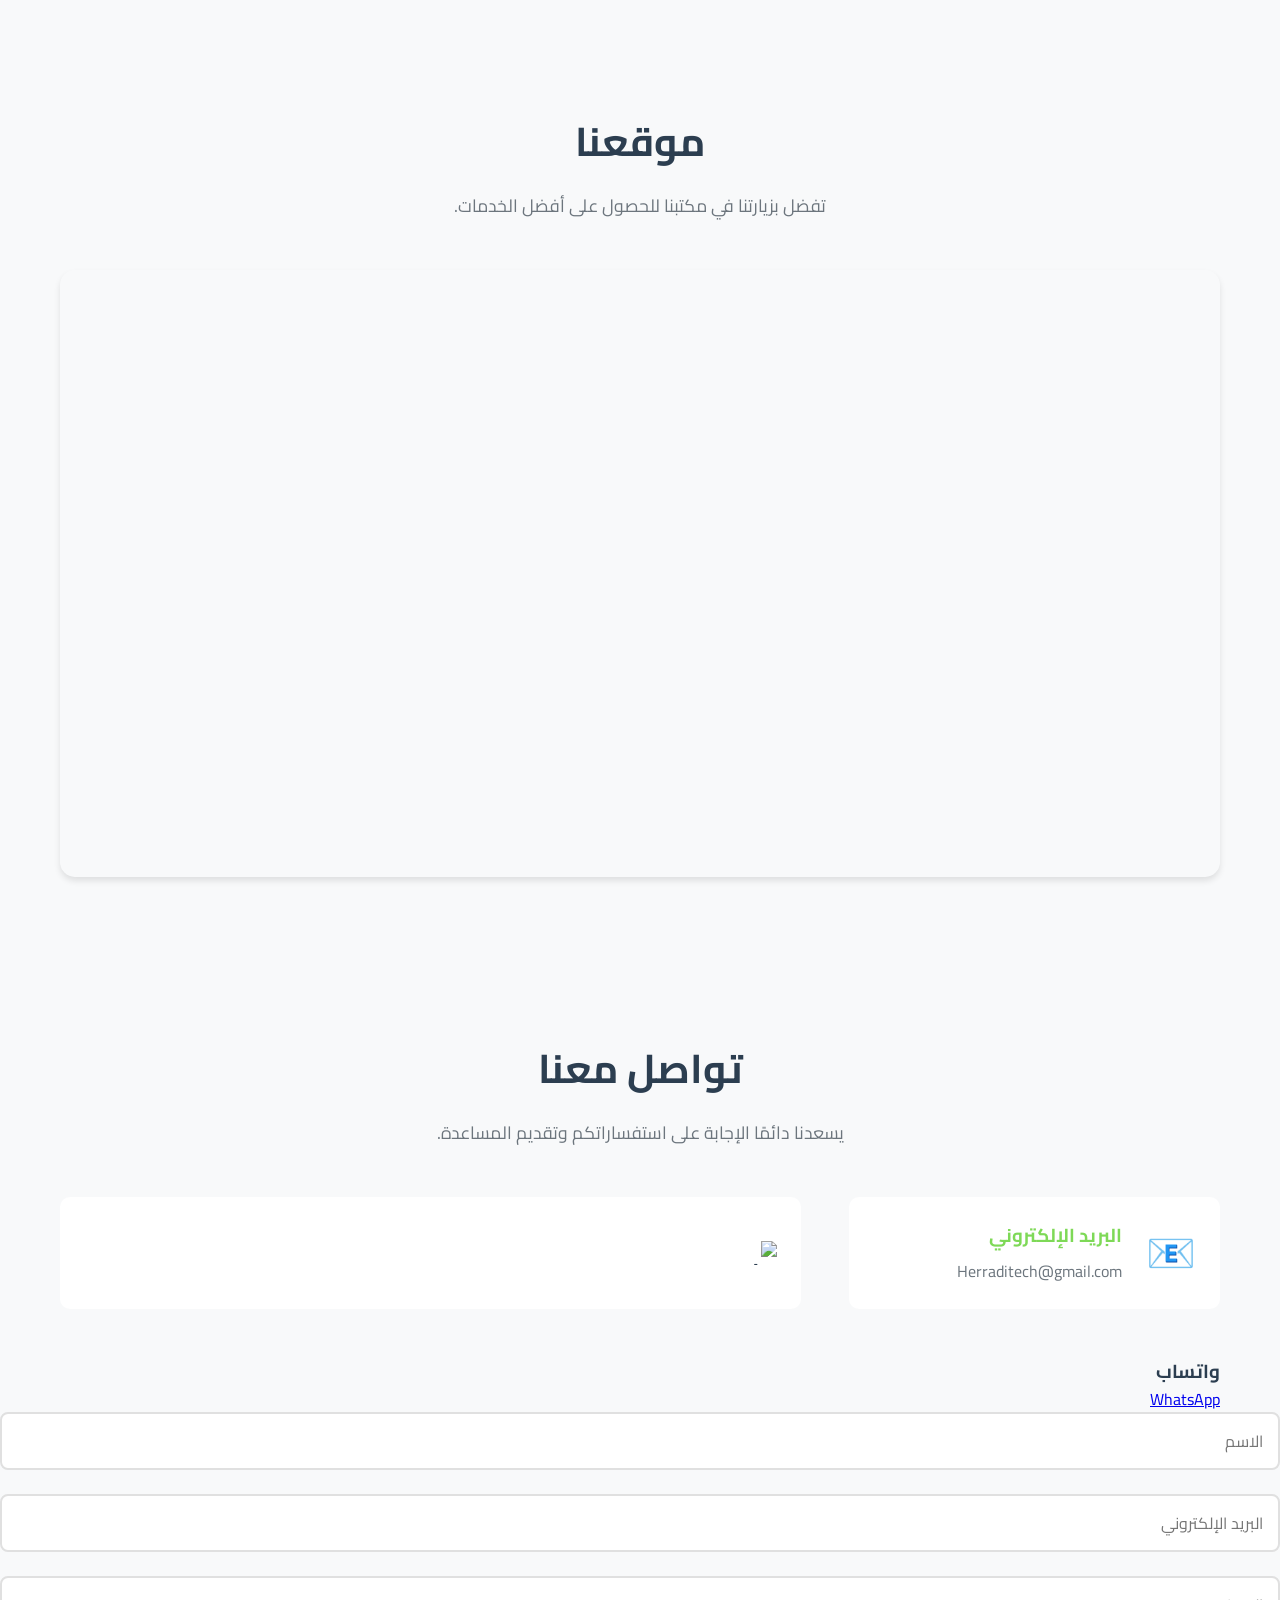
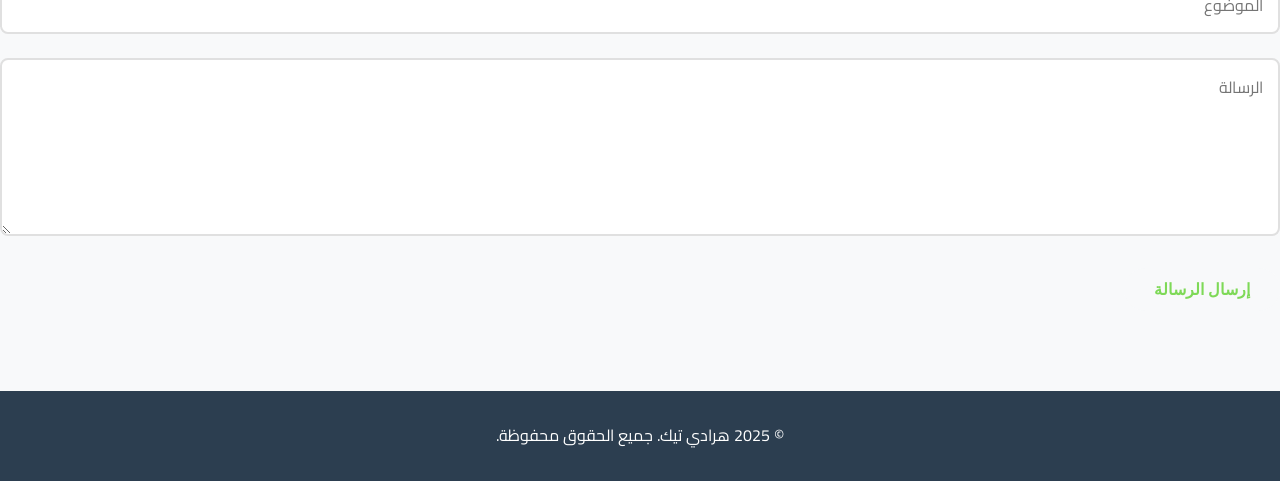
==== commit 2915f98e: "Update index.html" ====
--- a/index.html
+++ b/index.html
@@ -204,7 +204,8 @@
                     </div>
                 </div>
                  <div class="contact-item">
-                        <div class="contact-icon">📞</div>
+  <img src="wth.jpeg" alt="WhatsApp" style="width: 24px; height: 24px;">
+</div>
                         <div>
                             <h3>واتساب</h3>
                             <a href="https://wa.me/212777302742" target="_blank">WhatsApp</a>
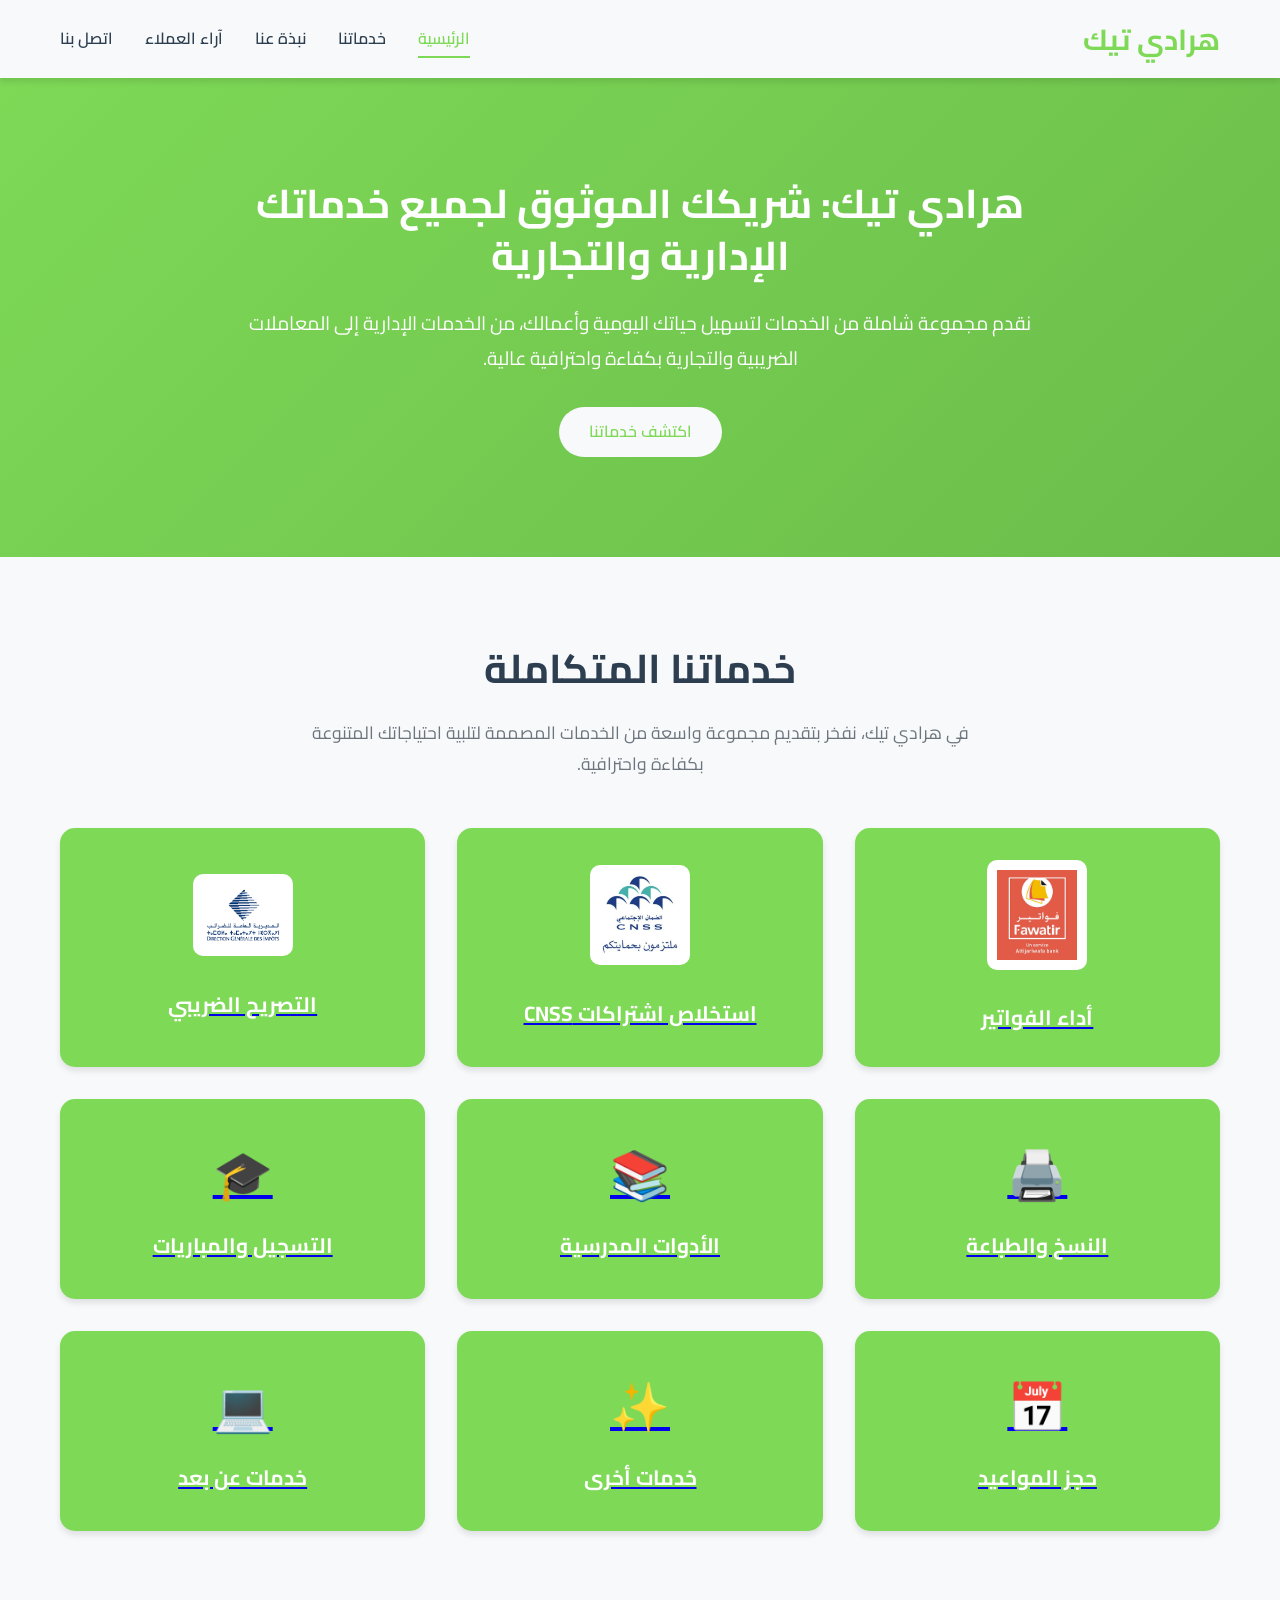
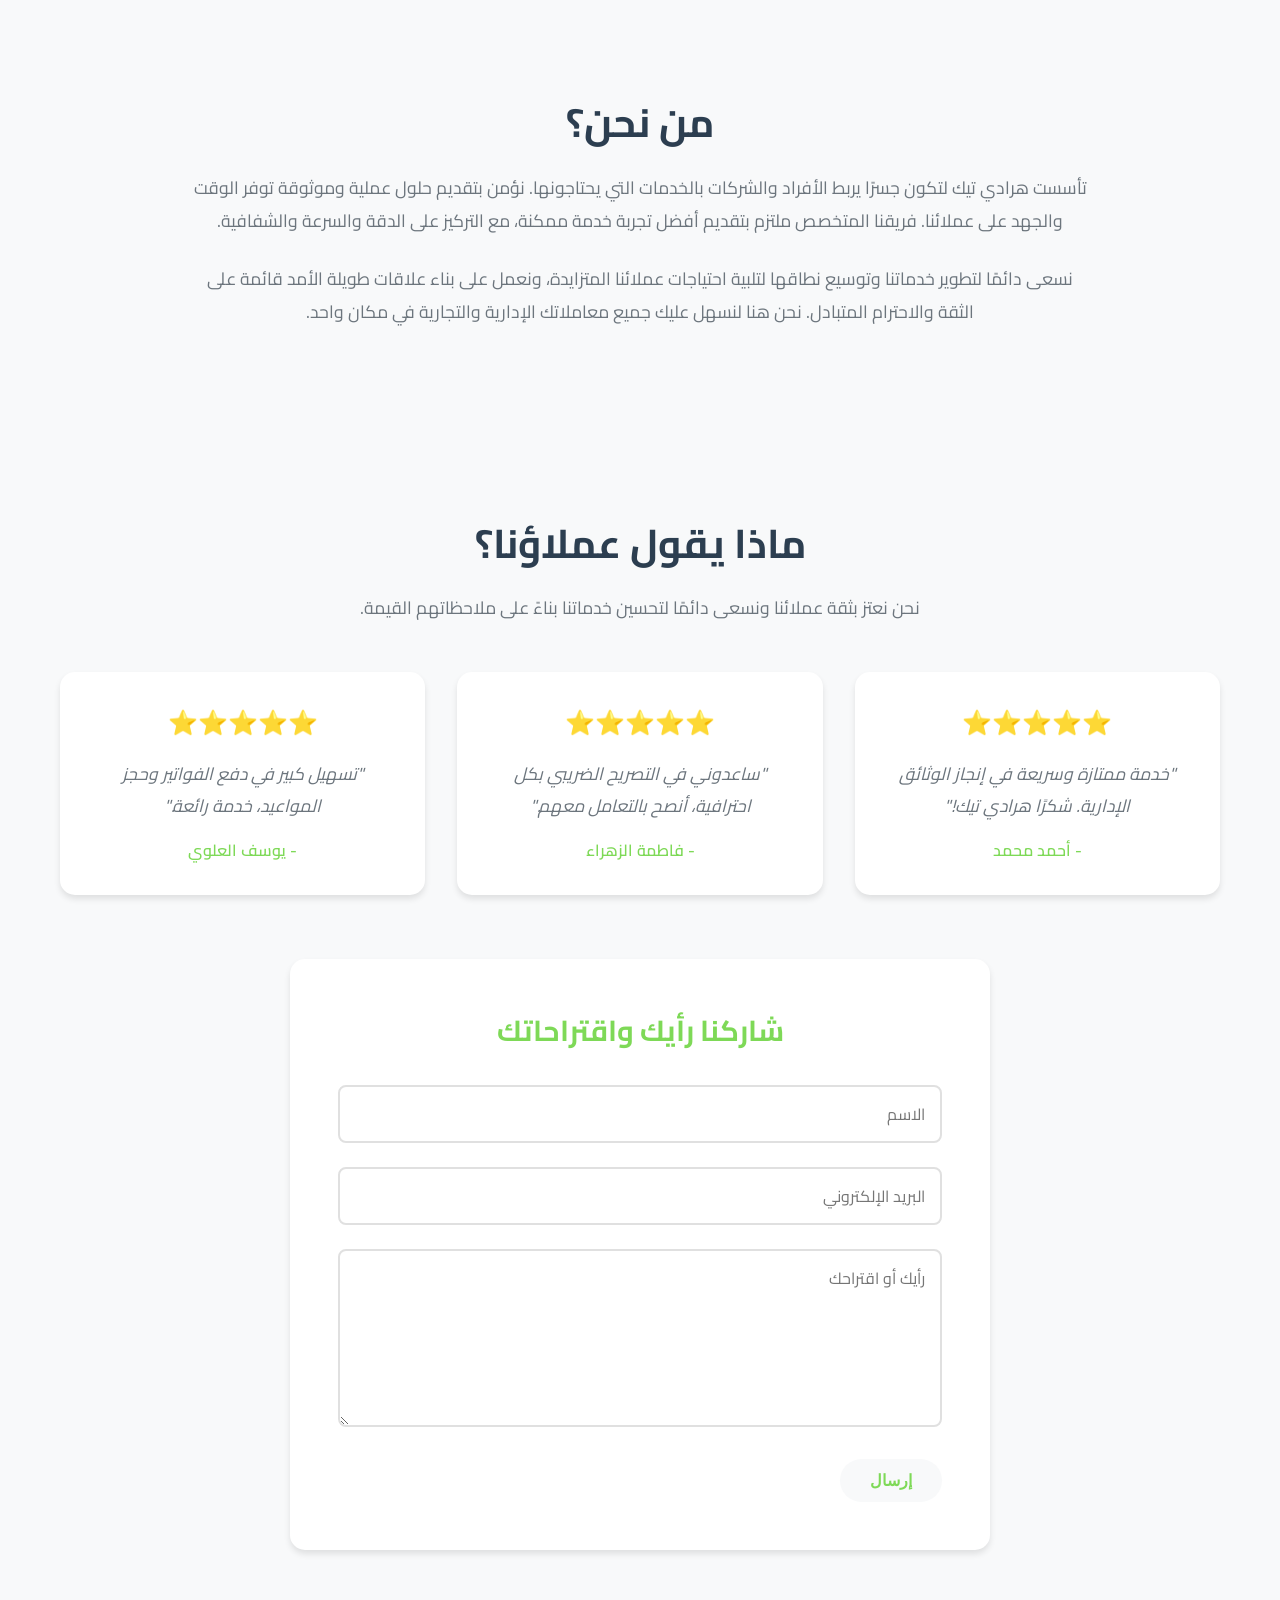
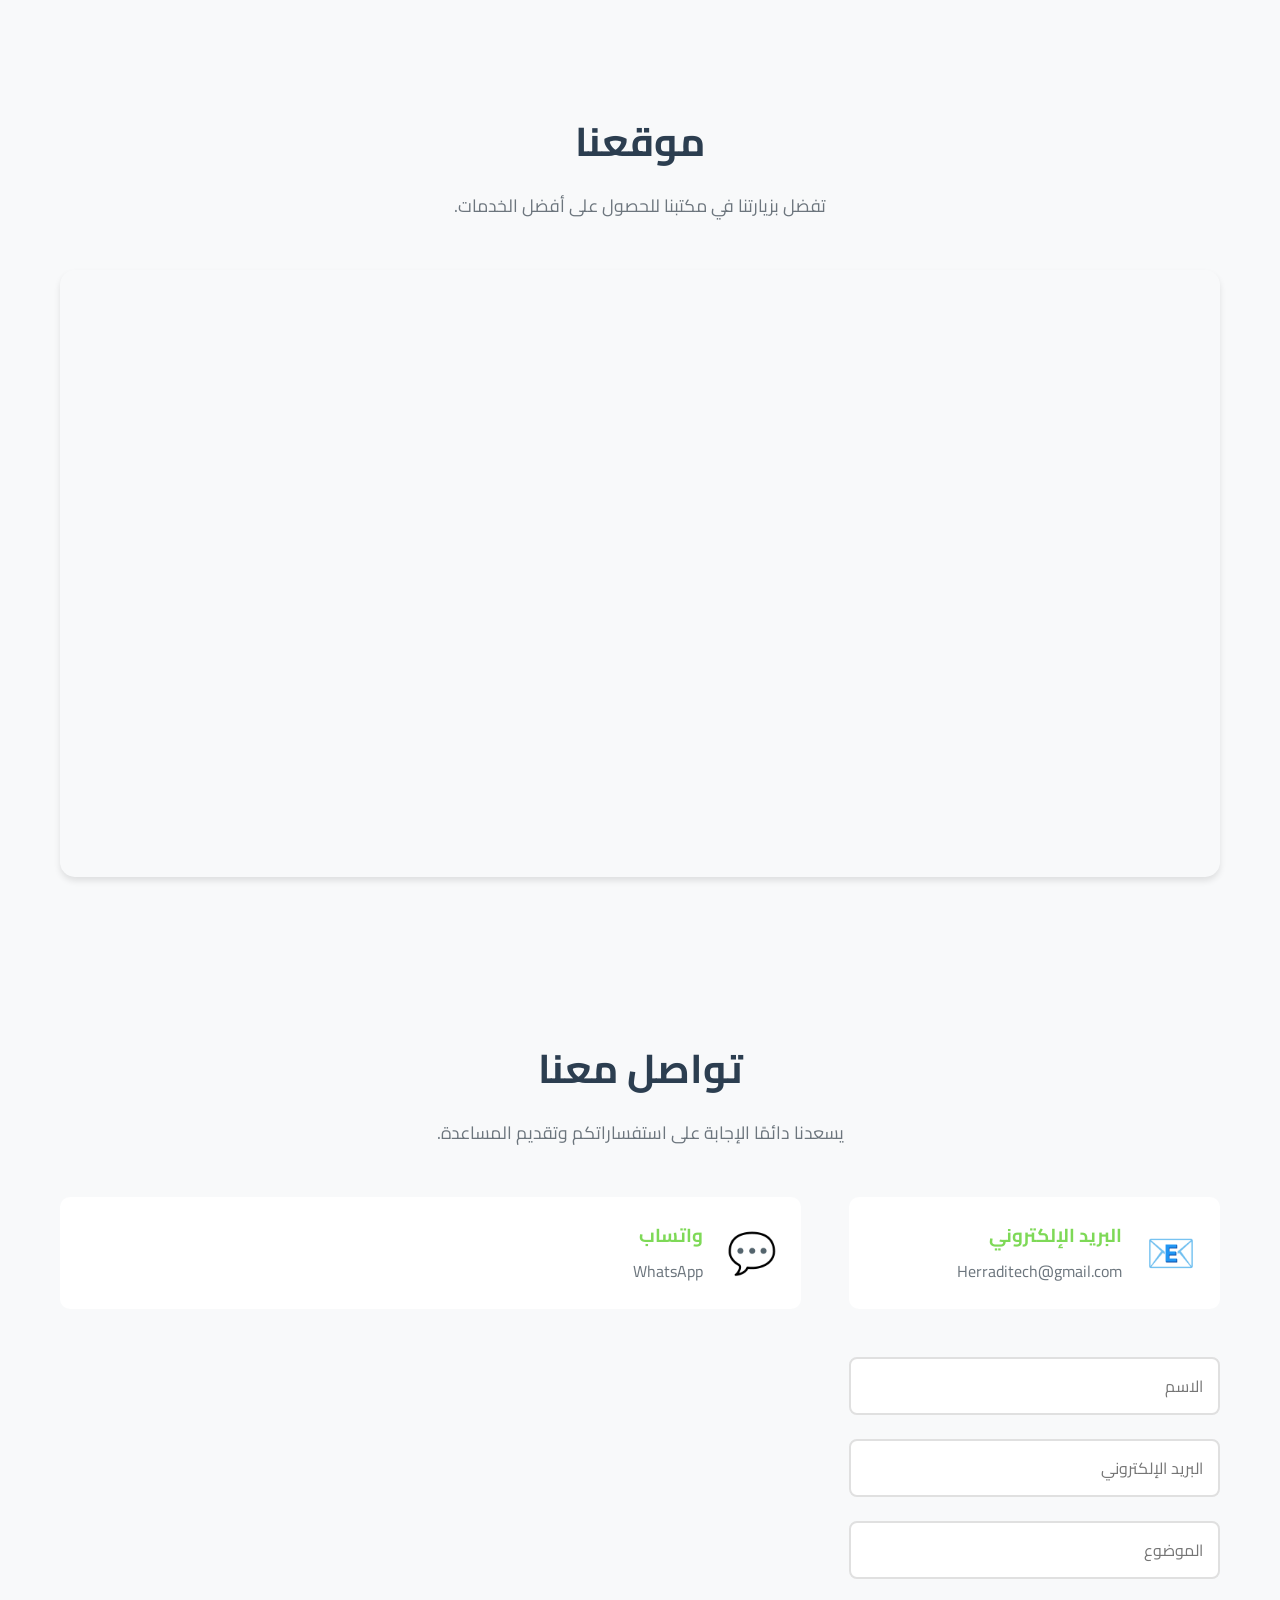
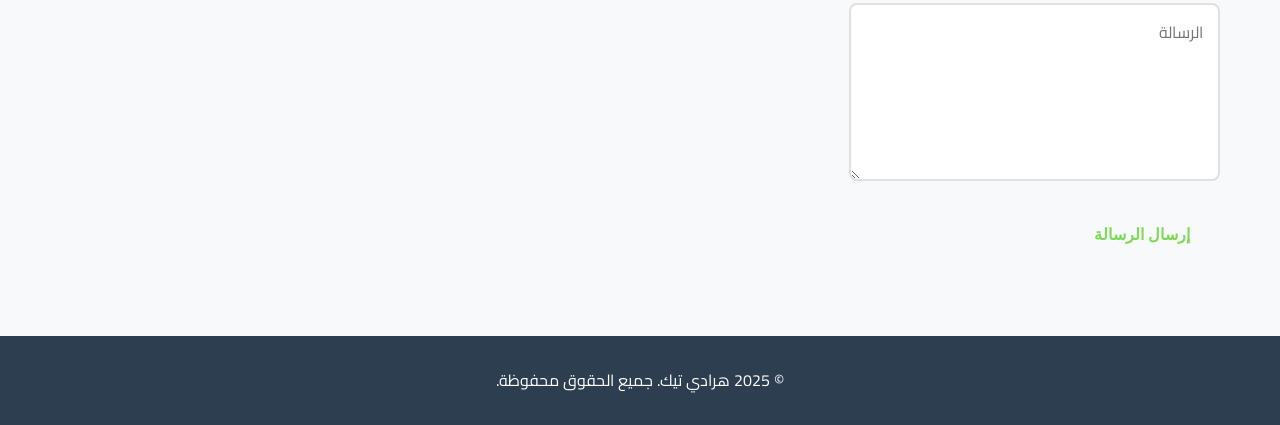
==== commit d70ccba3: "Update index.html" ====
--- a/index.html
+++ b/index.html
@@ -204,8 +204,8 @@
                     </div>
                 </div>
                  <div class="contact-item">
-  <img src="wth.jpeg" alt="WhatsApp" style="width: 24px; height: 24px;">
-</div>
+                       <div class="contact-icon">💬</div>
+                        <div>
                         <div>
                             <h3>واتساب</h3>
                             <a href="https://wa.me/212777302742" target="_blank">WhatsApp</a>
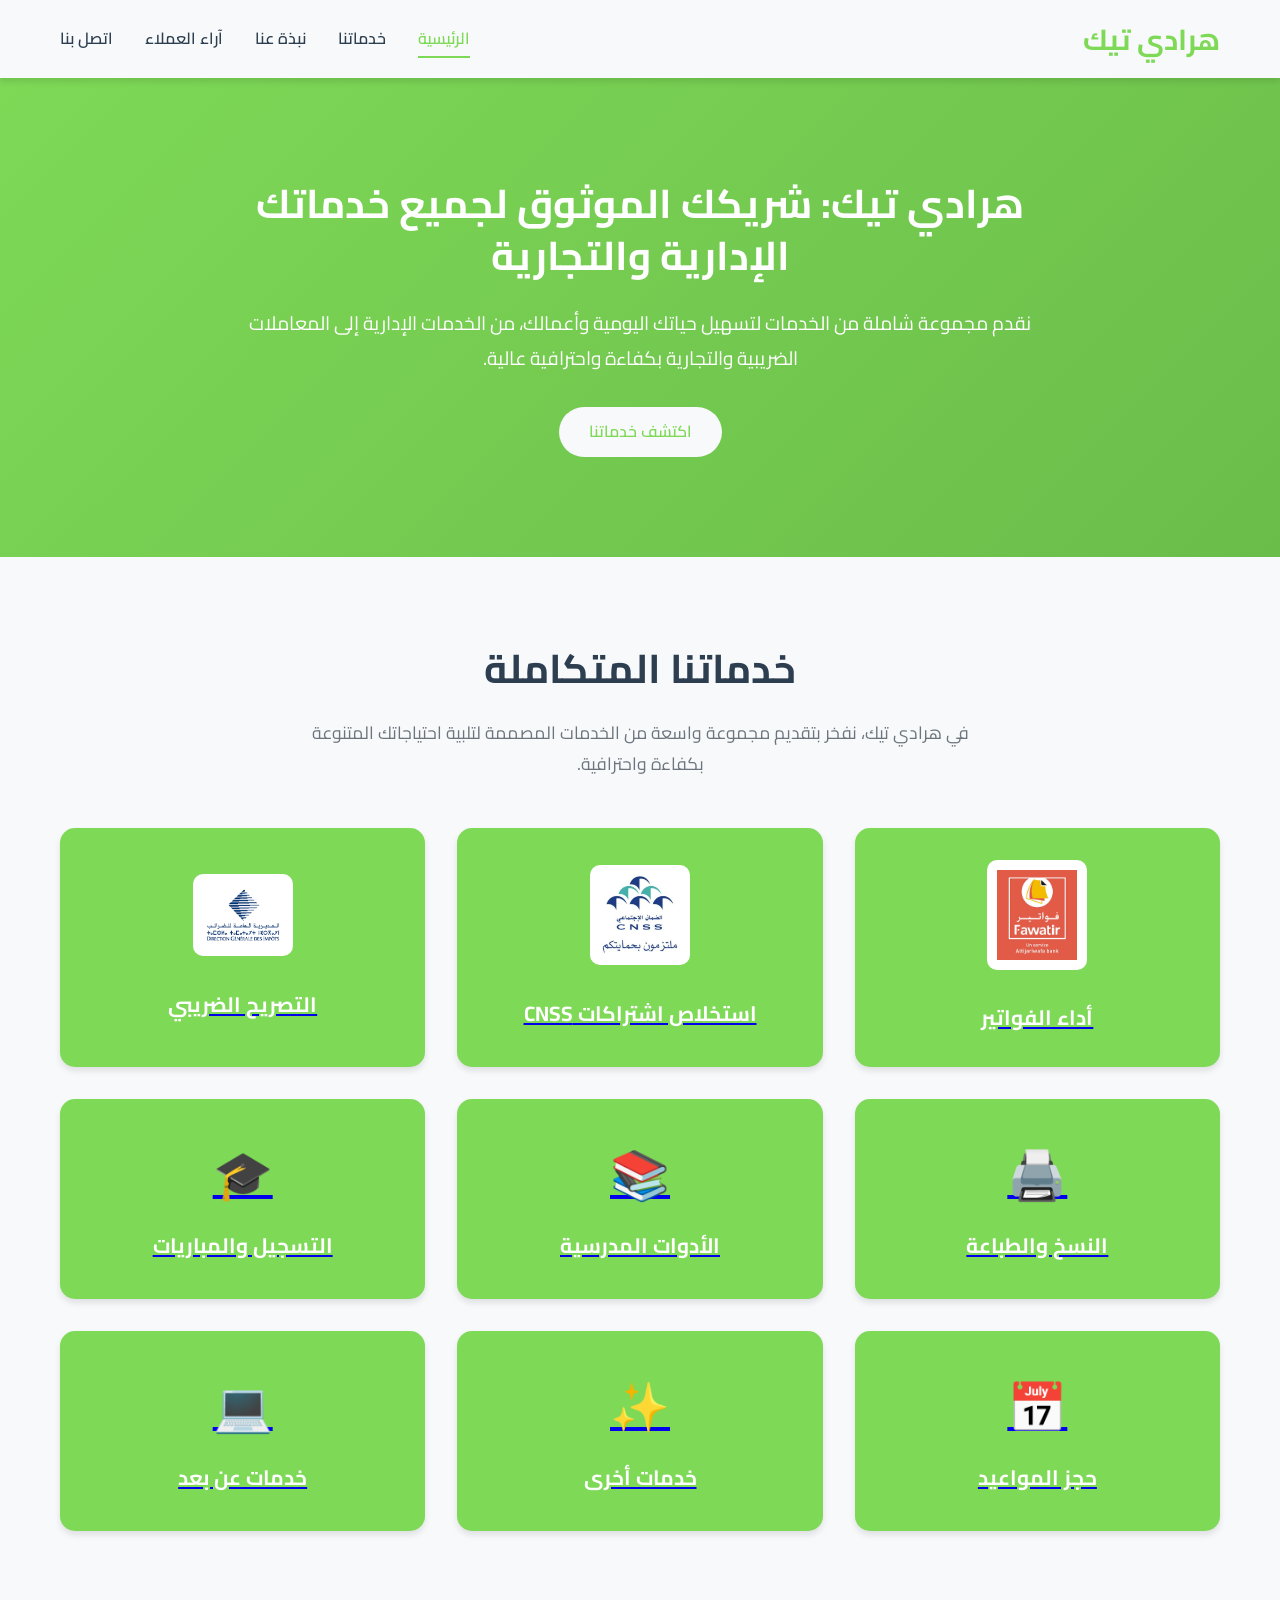
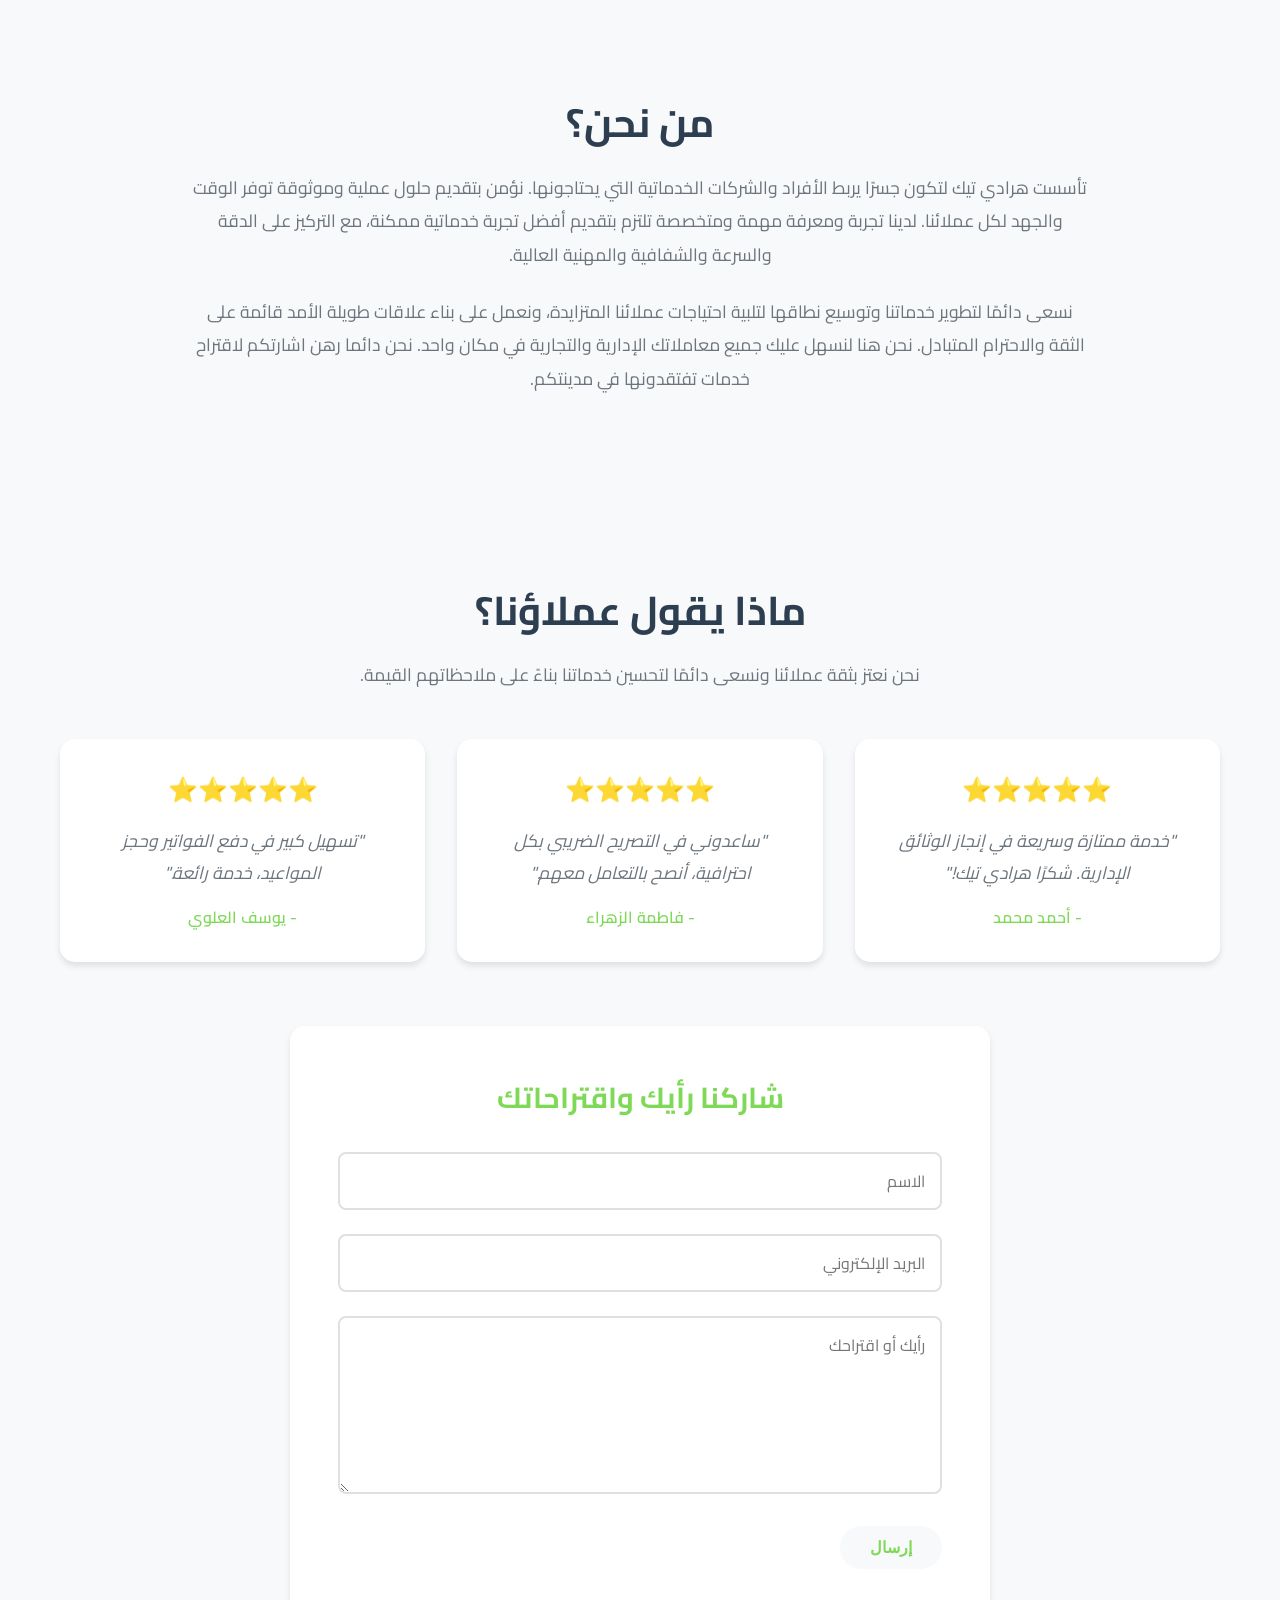
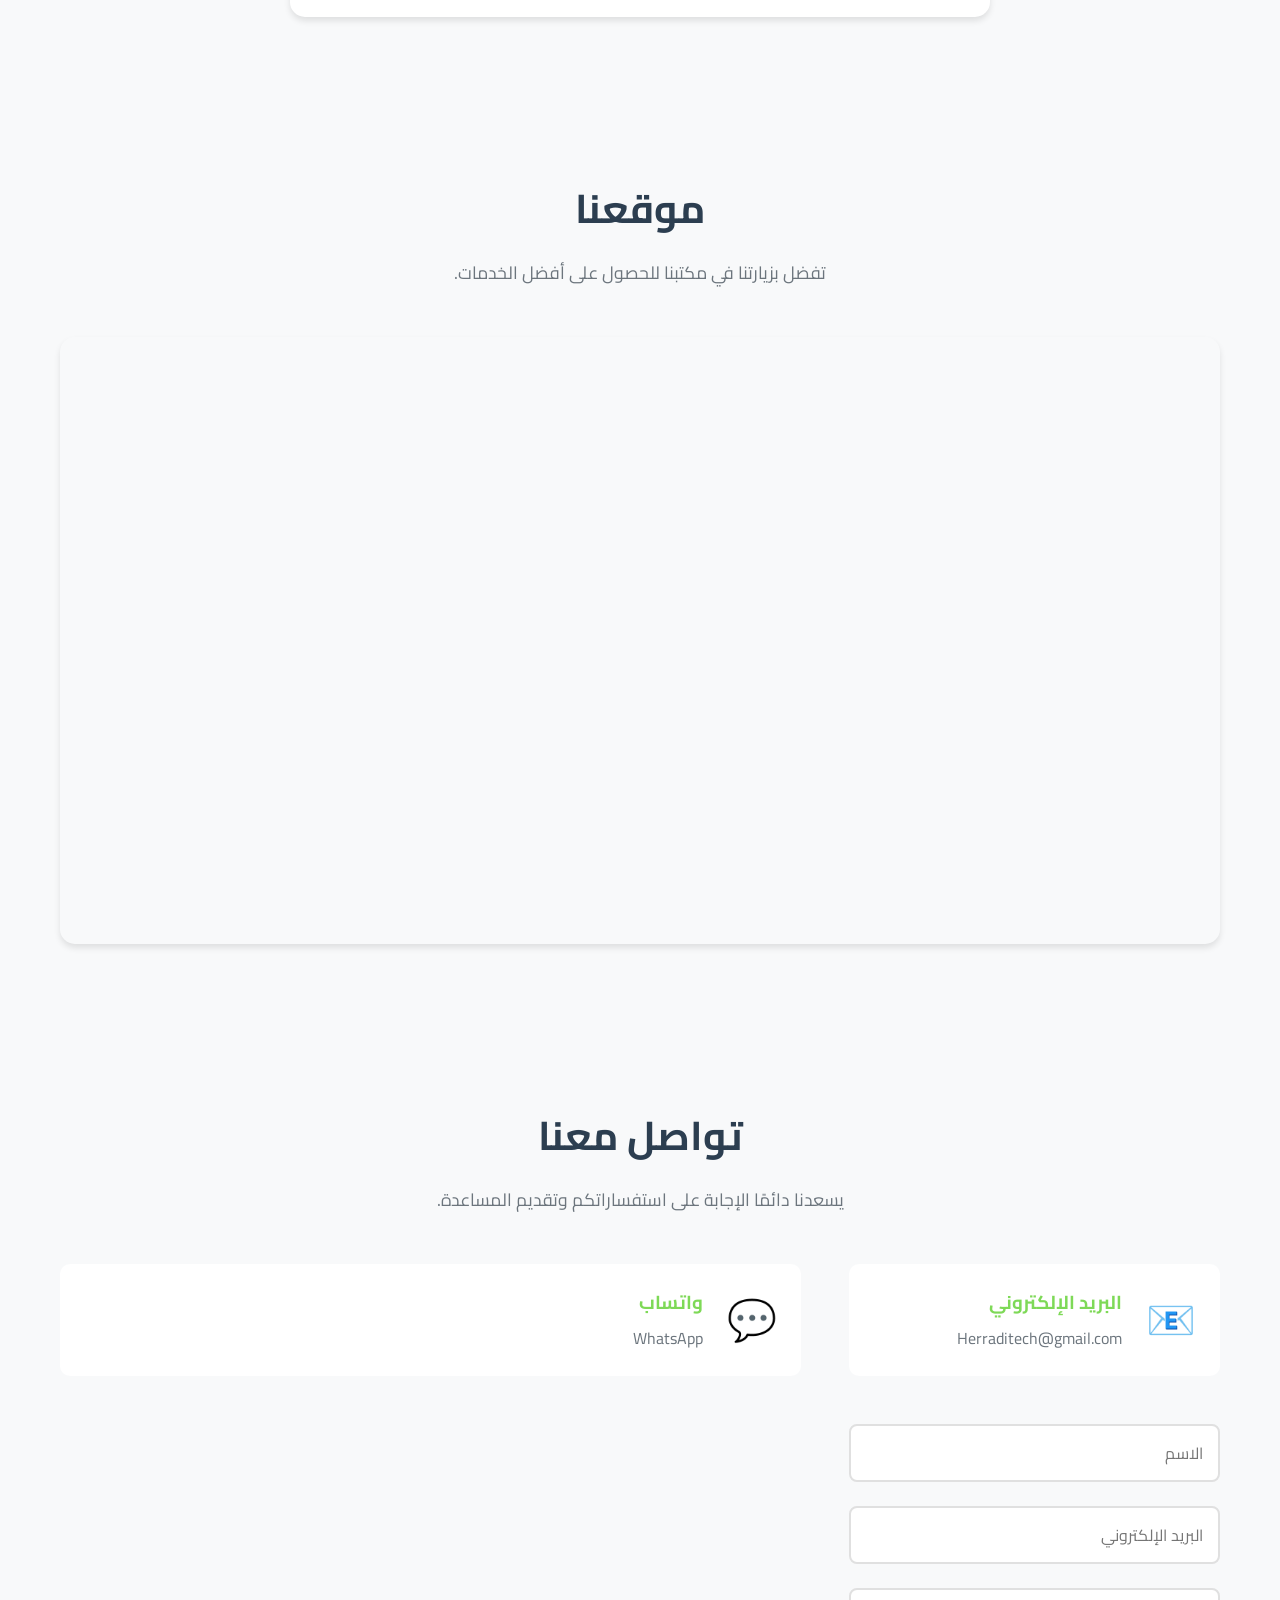
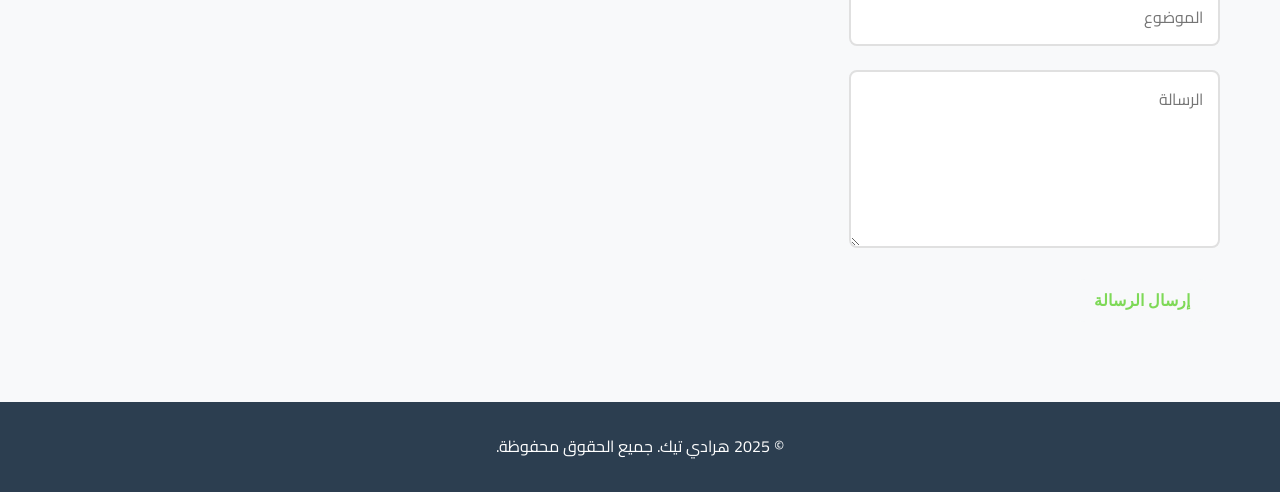
==== commit 02019601: "Update index.html تعديل من نحن" ====
--- a/index.html
+++ b/index.html
@@ -129,8 +129,9 @@
         <div class="container">
             <h2 class="section-title">من نحن؟</h2>
             <div class="about-content">
-                <p>تأسست هرادي تيك لتكون جسرًا يربط الأفراد والشركات بالخدمات التي يحتاجونها. نؤمن بتقديم حلول عملية وموثوقة توفر الوقت والجهد على عملائنا. فريقنا المتخصص ملتزم بتقديم أفضل تجربة خدمة ممكنة، مع التركيز على الدقة والسرعة والشفافية.</p>
-                <p>نسعى دائمًا لتطوير خدماتنا وتوسيع نطاقها لتلبية احتياجات عملائنا المتزايدة، ونعمل على بناء علاقات طويلة الأمد قائمة على الثقة والاحترام المتبادل. نحن هنا لنسهل عليك جميع معاملاتك الإدارية والتجارية في مكان واحد.</p>
+                <p>تأسست هرادي تيك لتكون جسرًا يربط الأفراد والشركات الخدماتية التي يحتاجونها. نؤمن بتقديم حلول عملية وموثوقة توفر الوقت والجهد لكل عملائنا. لدينا تجربة ومعرفة مهمة ومتخصصة تلتزم بتقديم أفضل تجربة خدماتية ممكنة، مع التركيز على الدقة والسرعة والشفافية والمهنية العالية.</p>
+                <p>نسعى دائمًا لتطوير خدماتنا وتوسيع نطاقها لتلبية احتياجات عملائنا المتزايدة، ونعمل على بناء علاقات طويلة الأمد قائمة على الثقة والاحترام المتبادل. نحن هنا لنسهل عليك جميع معاملاتك الإدارية والتجارية في مكان واحد.
+نحن دائما رهن اشارتكم لاقتراح خدمات تفتقدونها في مدينتكم.</p>
             </div>
         </div>
     </section>
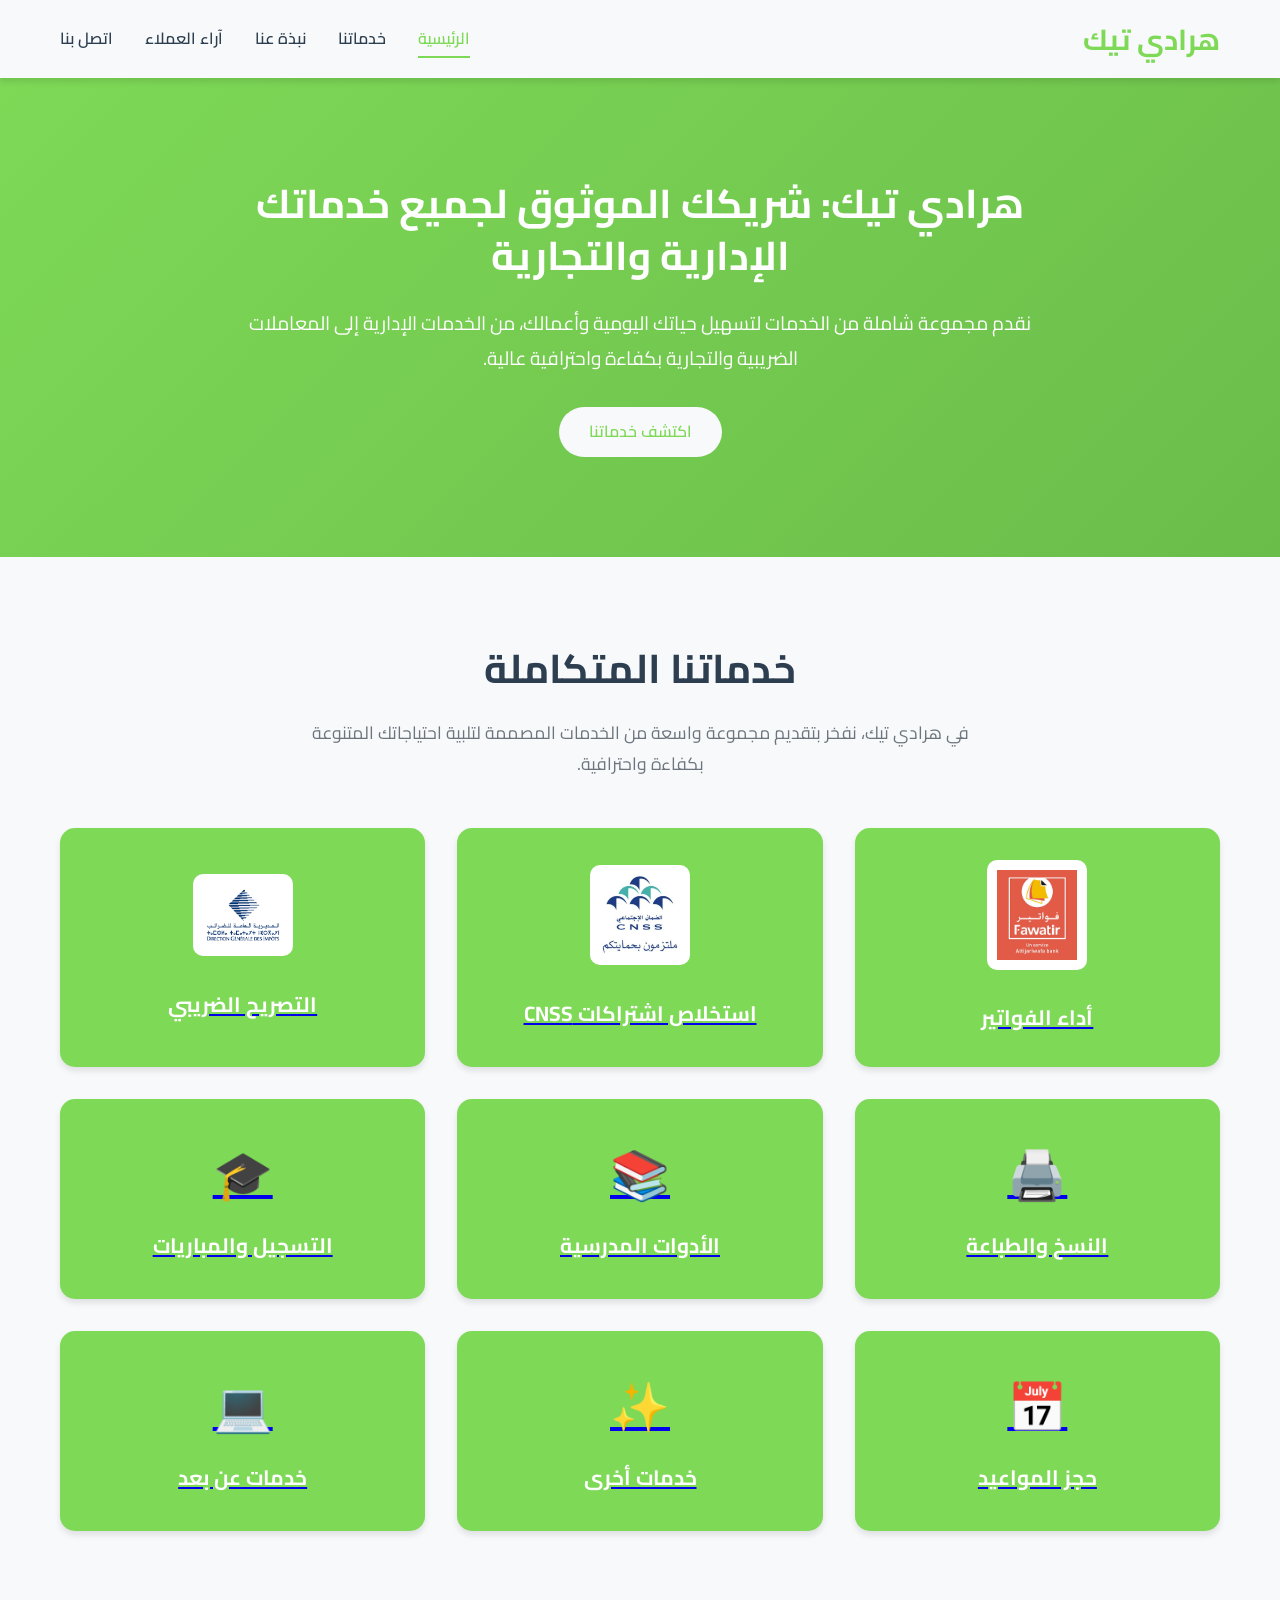
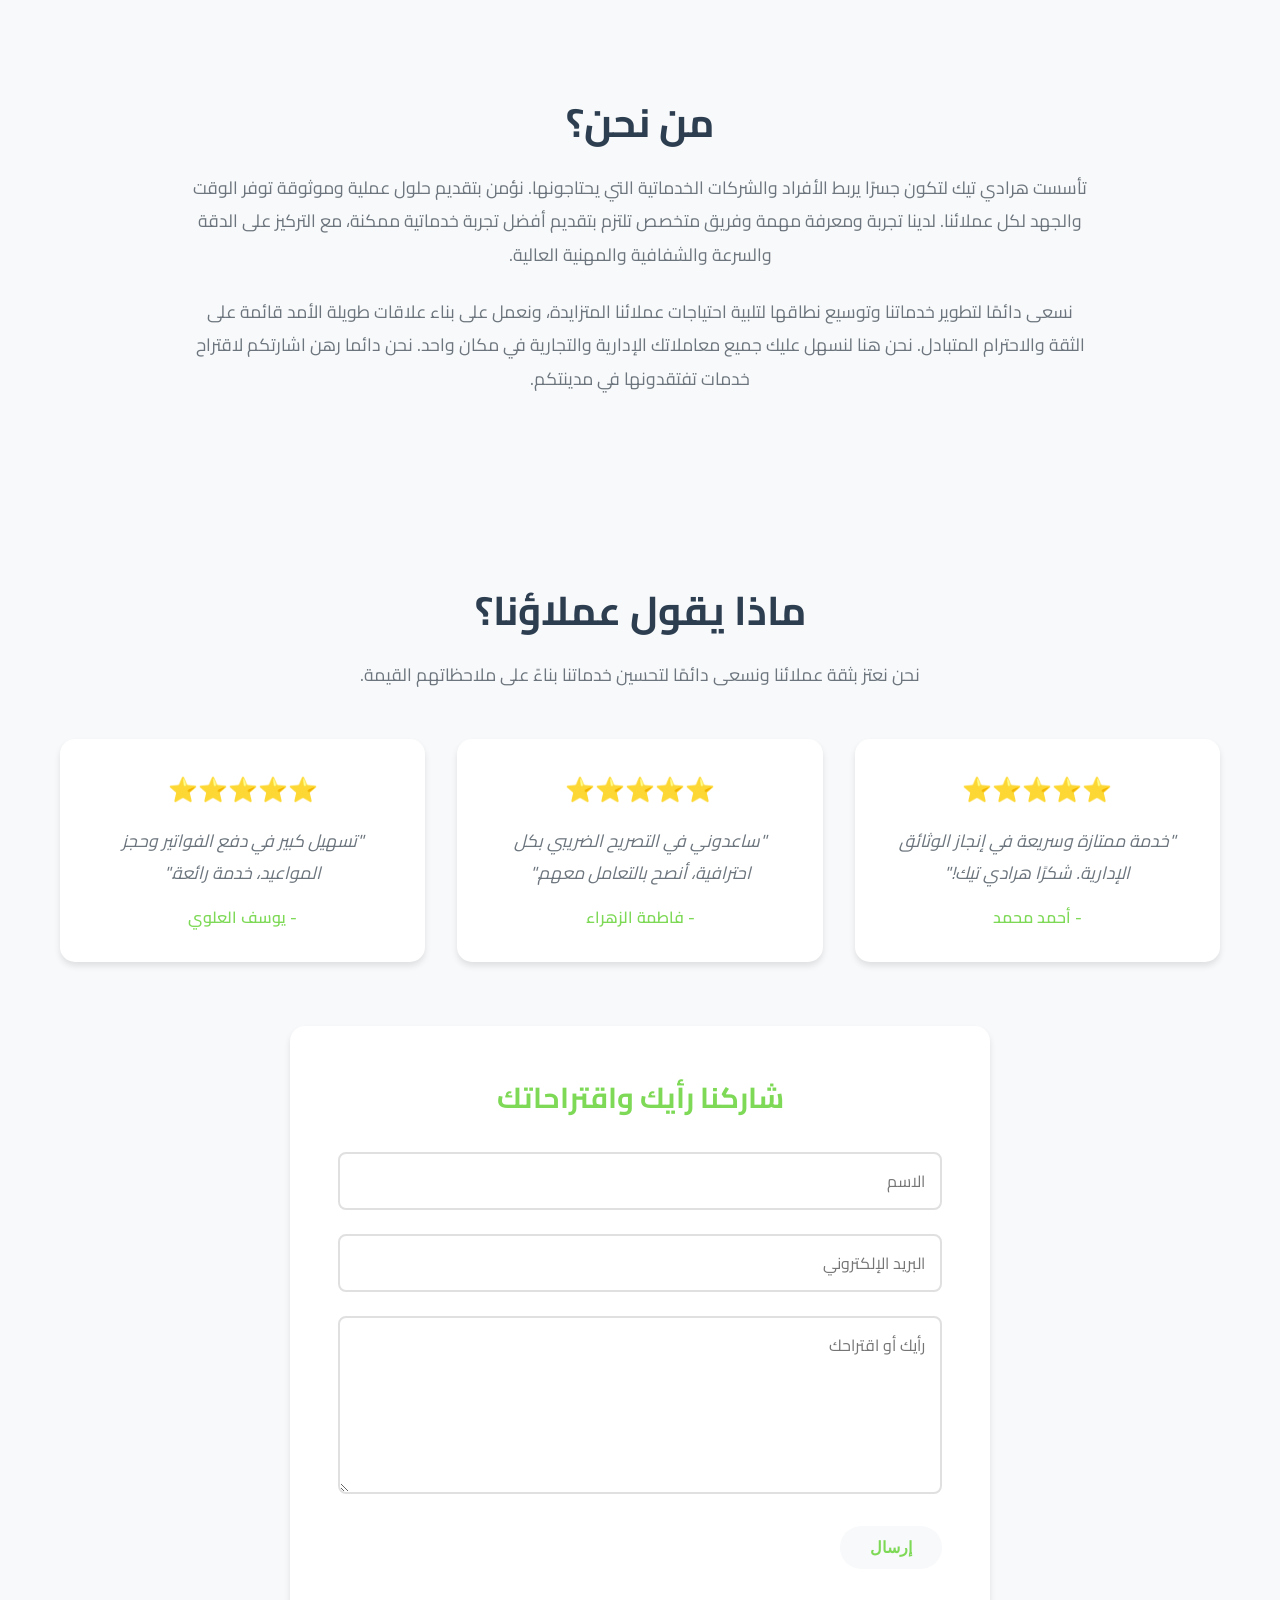
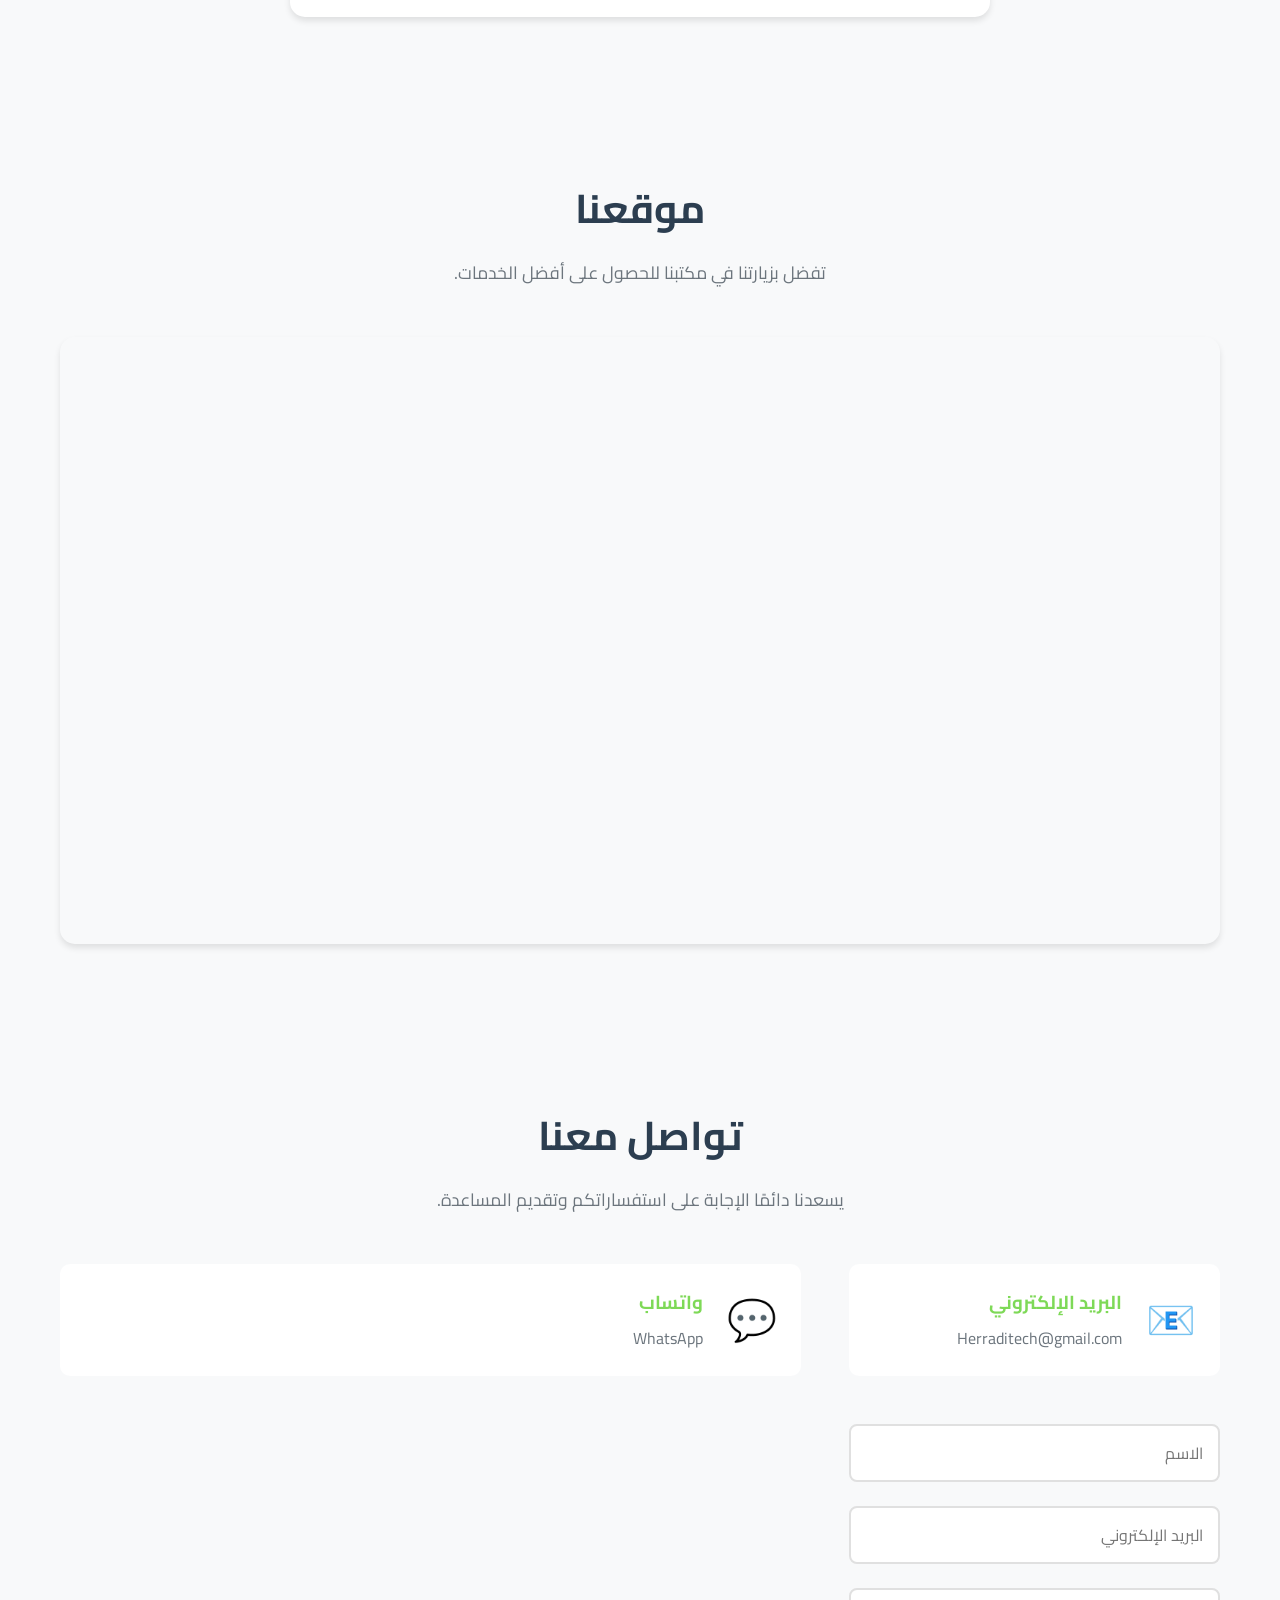
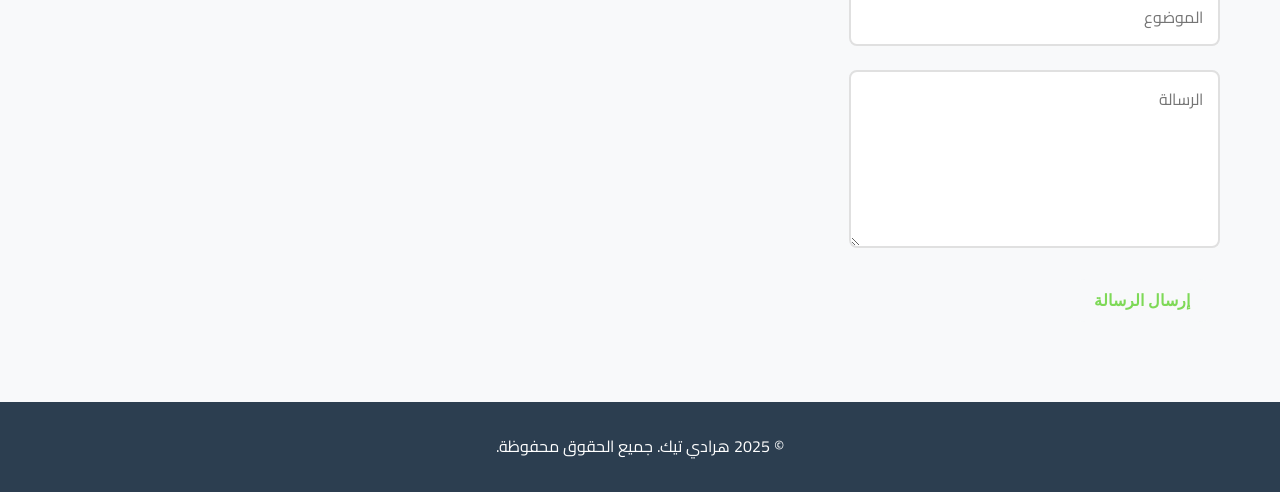
==== commit d55f686c: "Update index.html" ====
--- a/index.html
+++ b/index.html
@@ -129,7 +129,7 @@
         <div class="container">
             <h2 class="section-title">من نحن؟</h2>
             <div class="about-content">
-                <p>تأسست هرادي تيك لتكون جسرًا يربط الأفراد والشركات الخدماتية التي يحتاجونها. نؤمن بتقديم حلول عملية وموثوقة توفر الوقت والجهد لكل عملائنا. لدينا تجربة ومعرفة مهمة ومتخصصة تلتزم بتقديم أفضل تجربة خدماتية ممكنة، مع التركيز على الدقة والسرعة والشفافية والمهنية العالية.</p>
+                <p>تأسست هرادي تيك لتكون جسرًا يربط الأفراد والشركات الخدماتية التي يحتاجونها. نؤمن بتقديم حلول عملية وموثوقة توفر الوقت والجهد لكل عملائنا. لدينا تجربة ومعرفة مهمة وفريق متخصص تلتزم بتقديم أفضل تجربة خدماتية ممكنة، مع التركيز على الدقة والسرعة والشفافية والمهنية العالية.</p>
                 <p>نسعى دائمًا لتطوير خدماتنا وتوسيع نطاقها لتلبية احتياجات عملائنا المتزايدة، ونعمل على بناء علاقات طويلة الأمد قائمة على الثقة والاحترام المتبادل. نحن هنا لنسهل عليك جميع معاملاتك الإدارية والتجارية في مكان واحد.
 نحن دائما رهن اشارتكم لاقتراح خدمات تفتقدونها في مدينتكم.</p>
             </div>
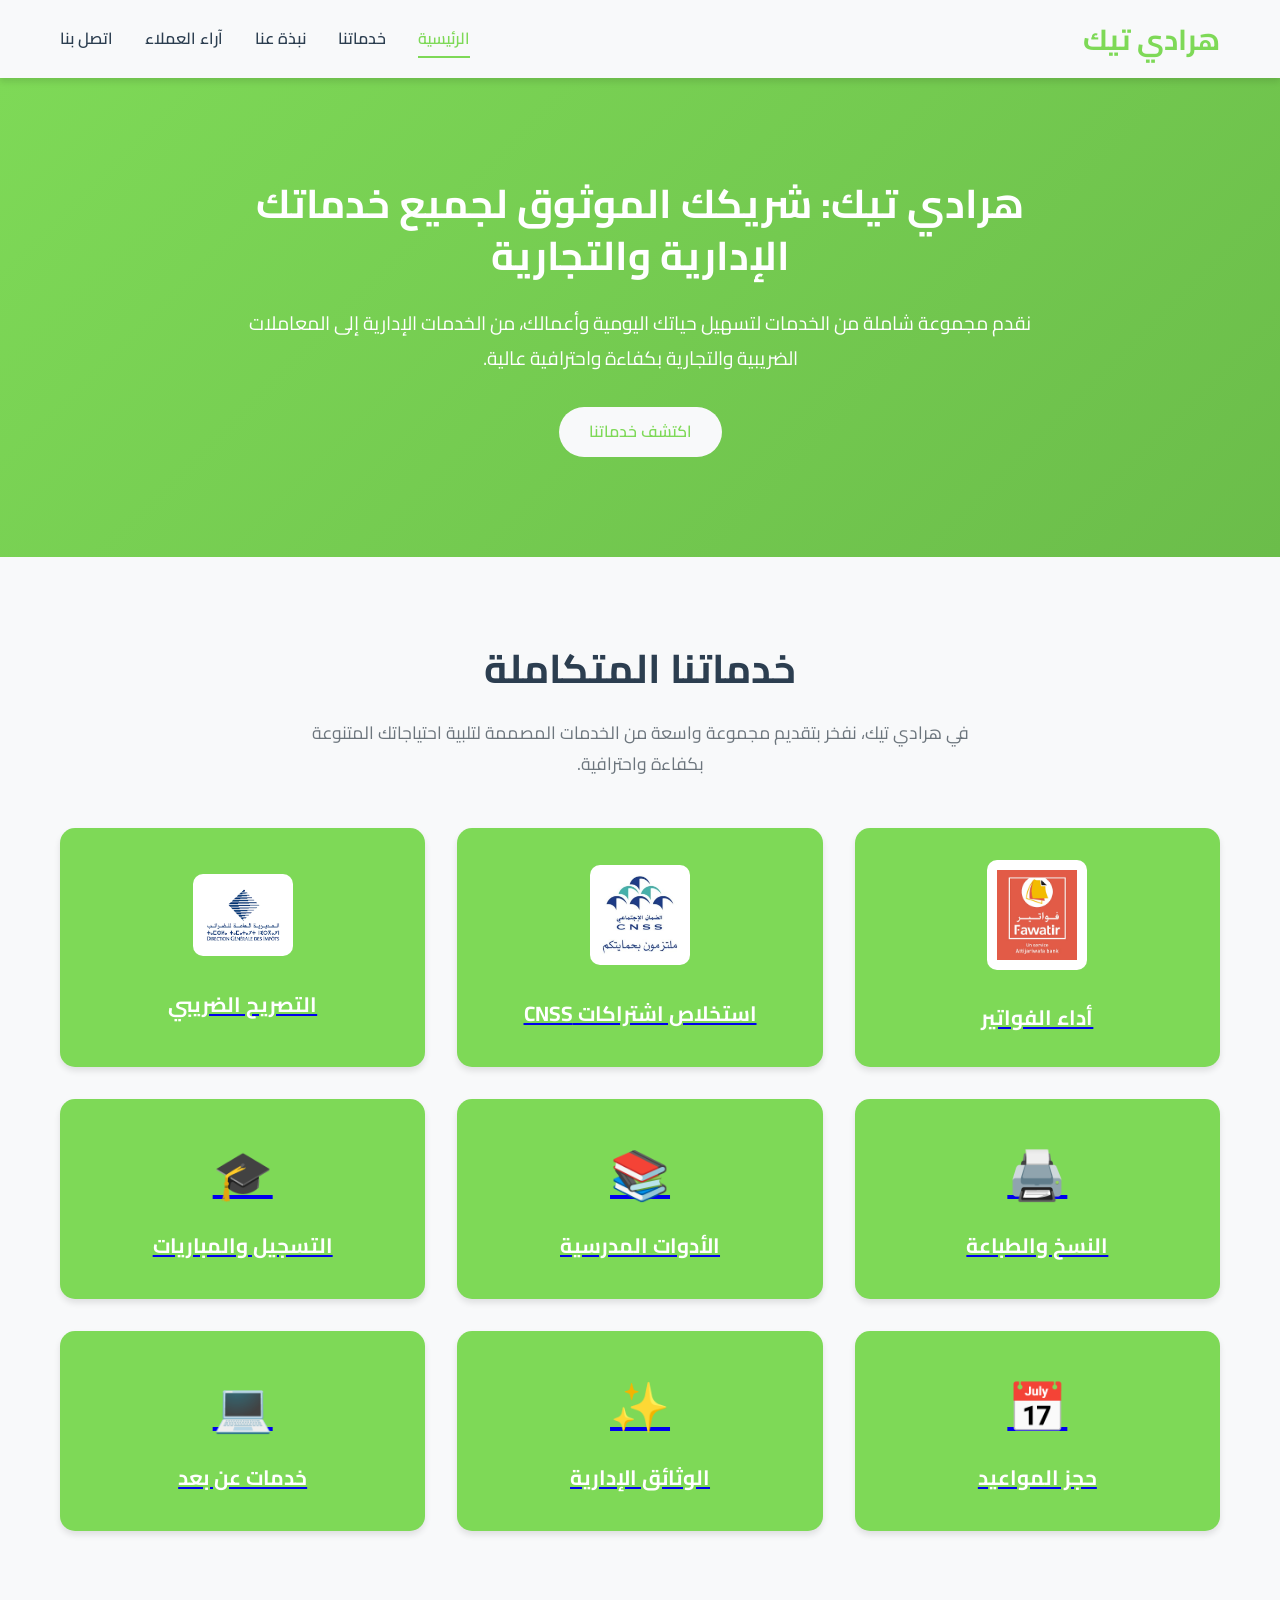
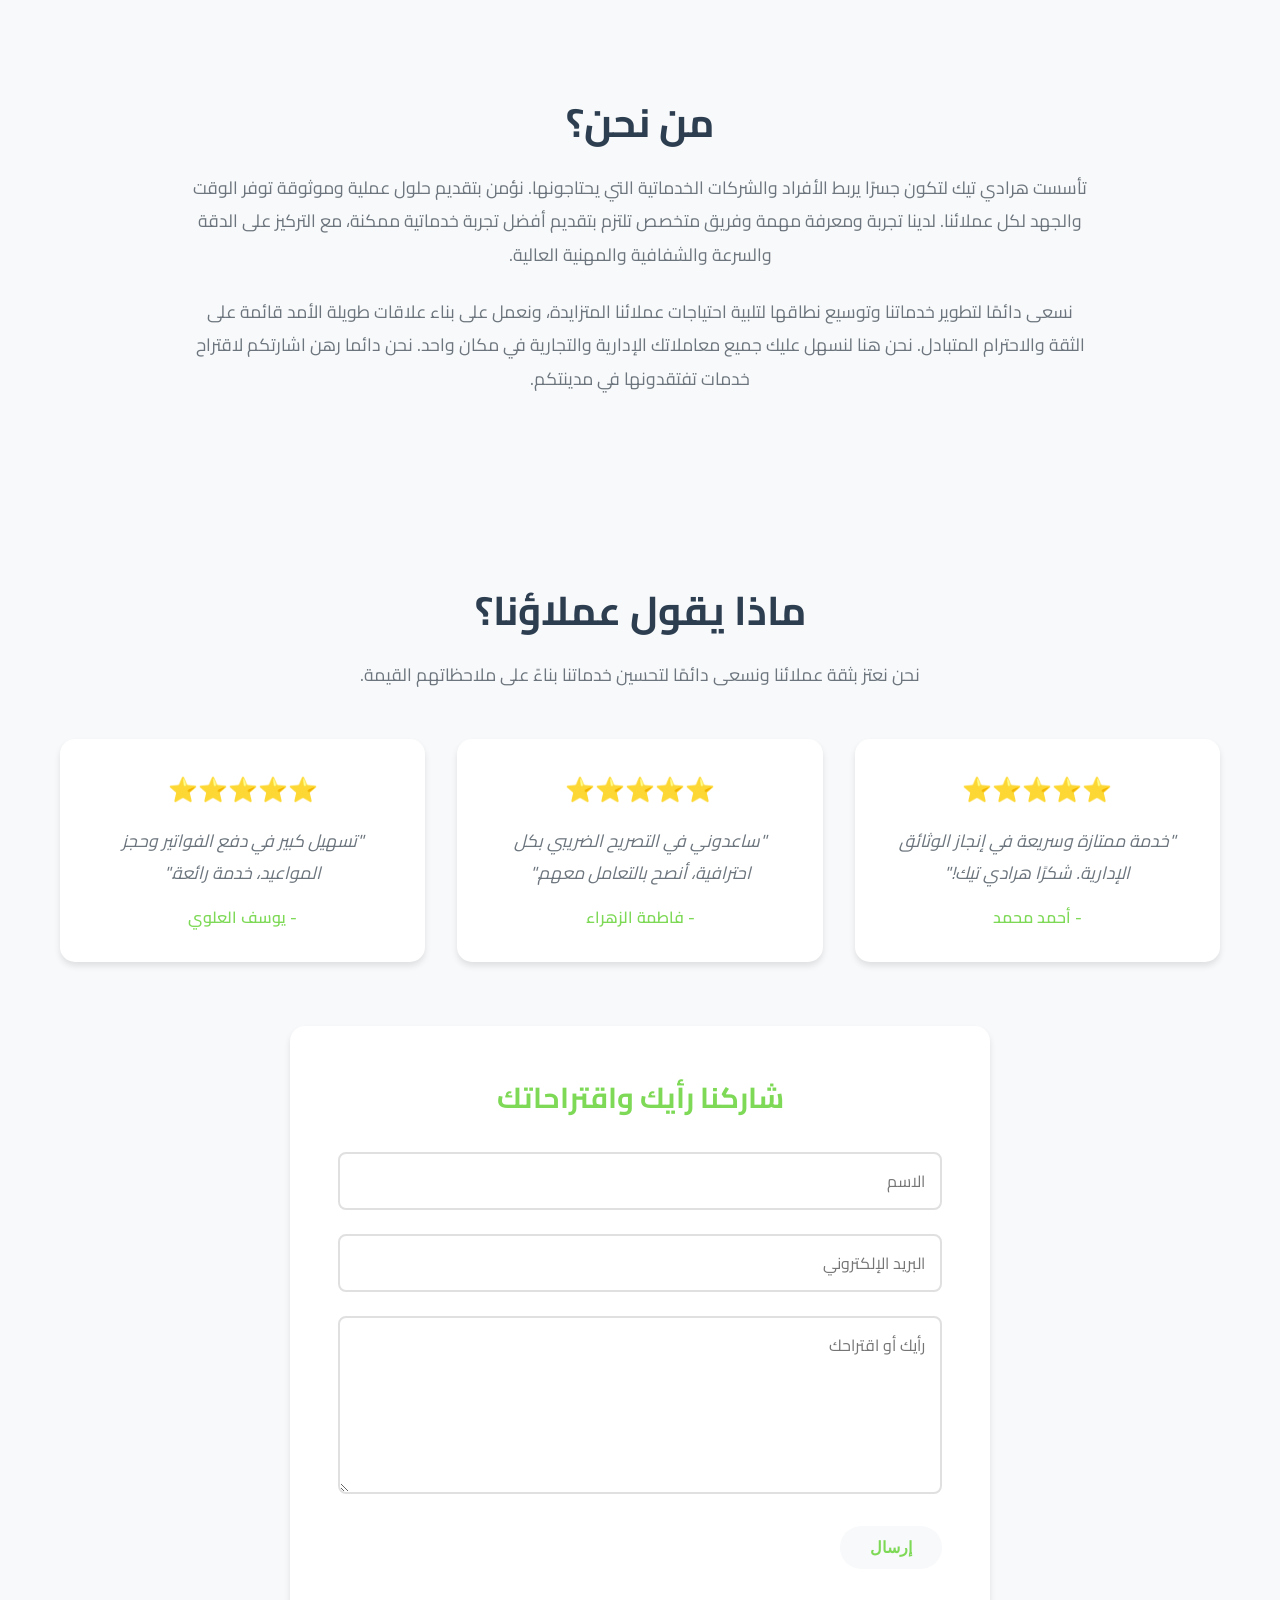
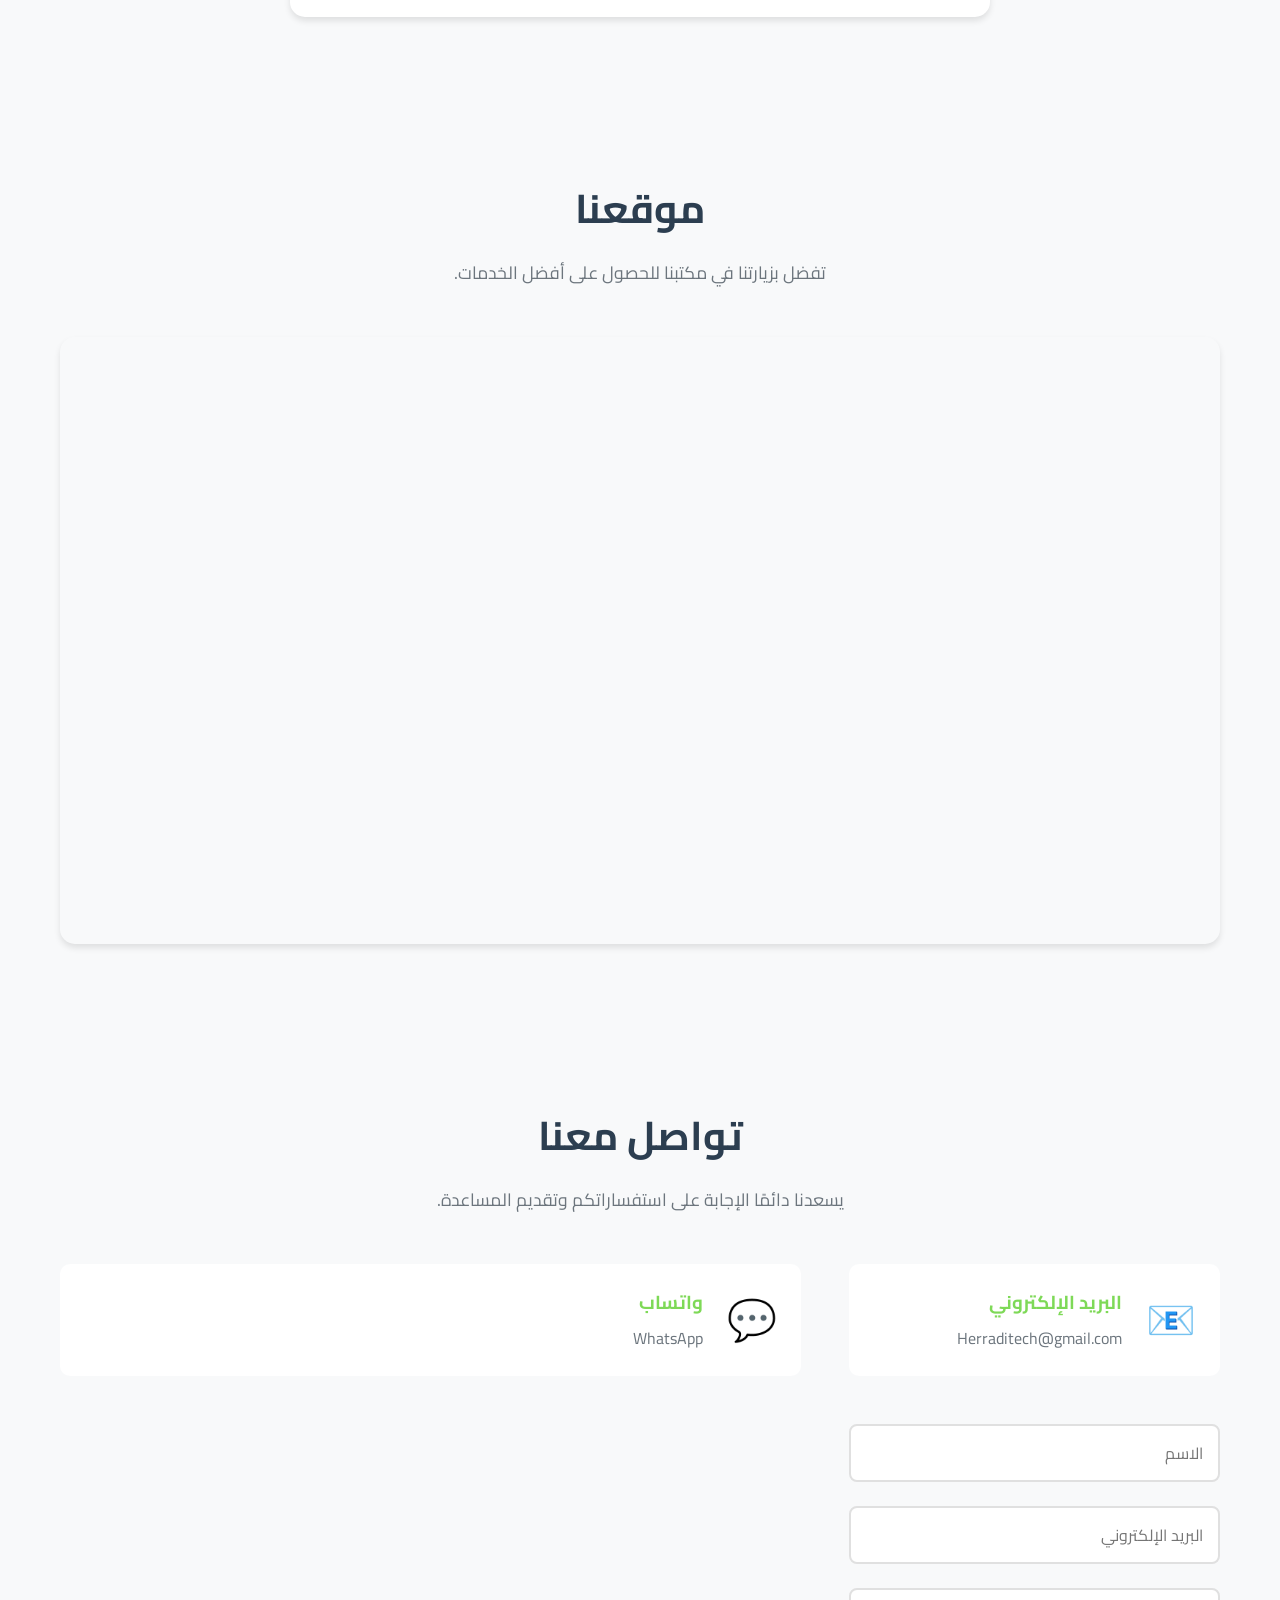
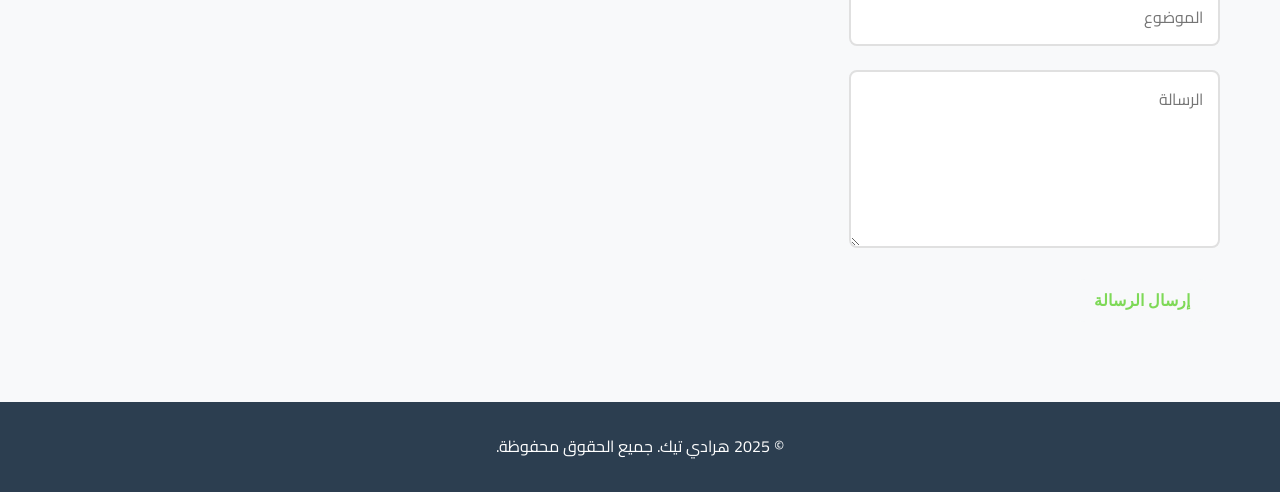
==== commit 869d0e63: "Update index.html" ====
--- a/index.html
+++ b/index.html
@@ -109,7 +109,7 @@
                 <div class="service-card">
                     <a href="service-documents.html">
                         <div class="service-icon">✨</div>
-                        <h3>خدمات أخرى</h3>
+                        <h3>الوثائق الإدارية</h3>
                     </a>
                 </div>
                 <!-- Service 9: خدمات عن بعد -->
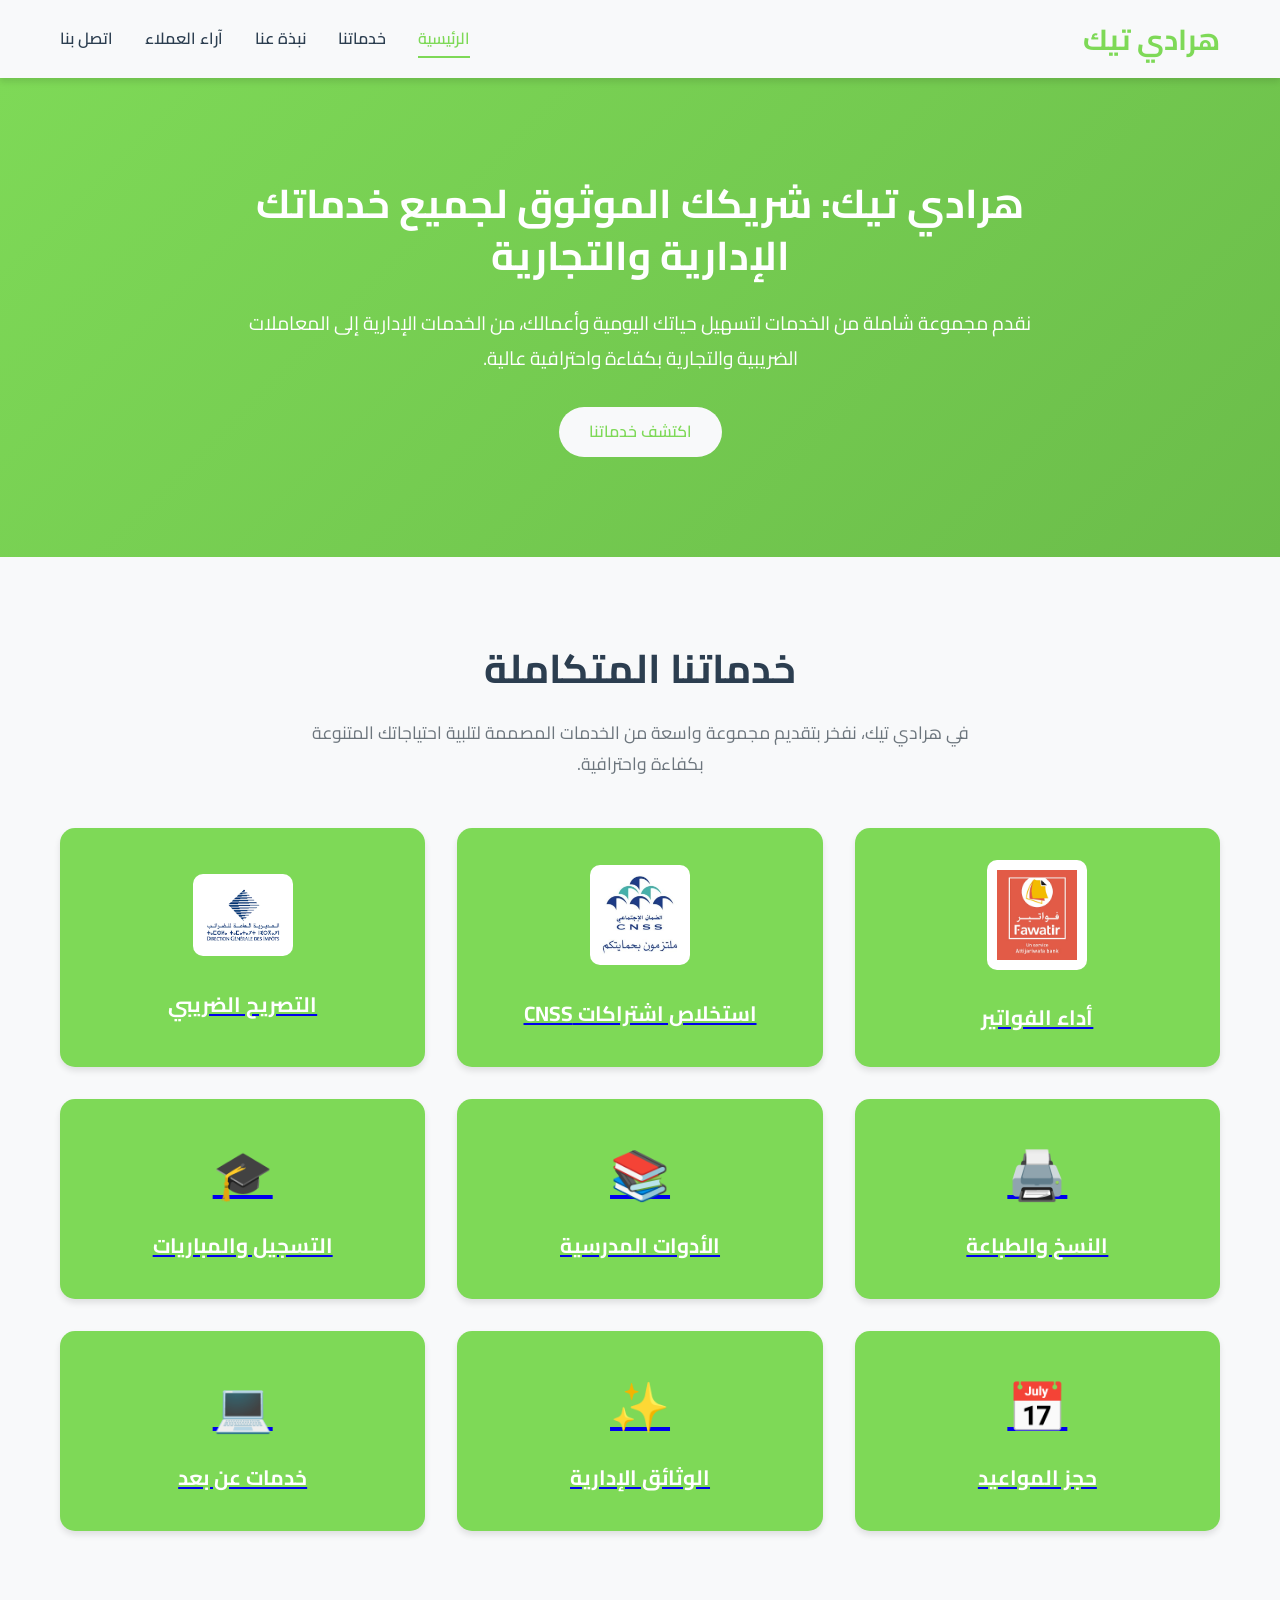
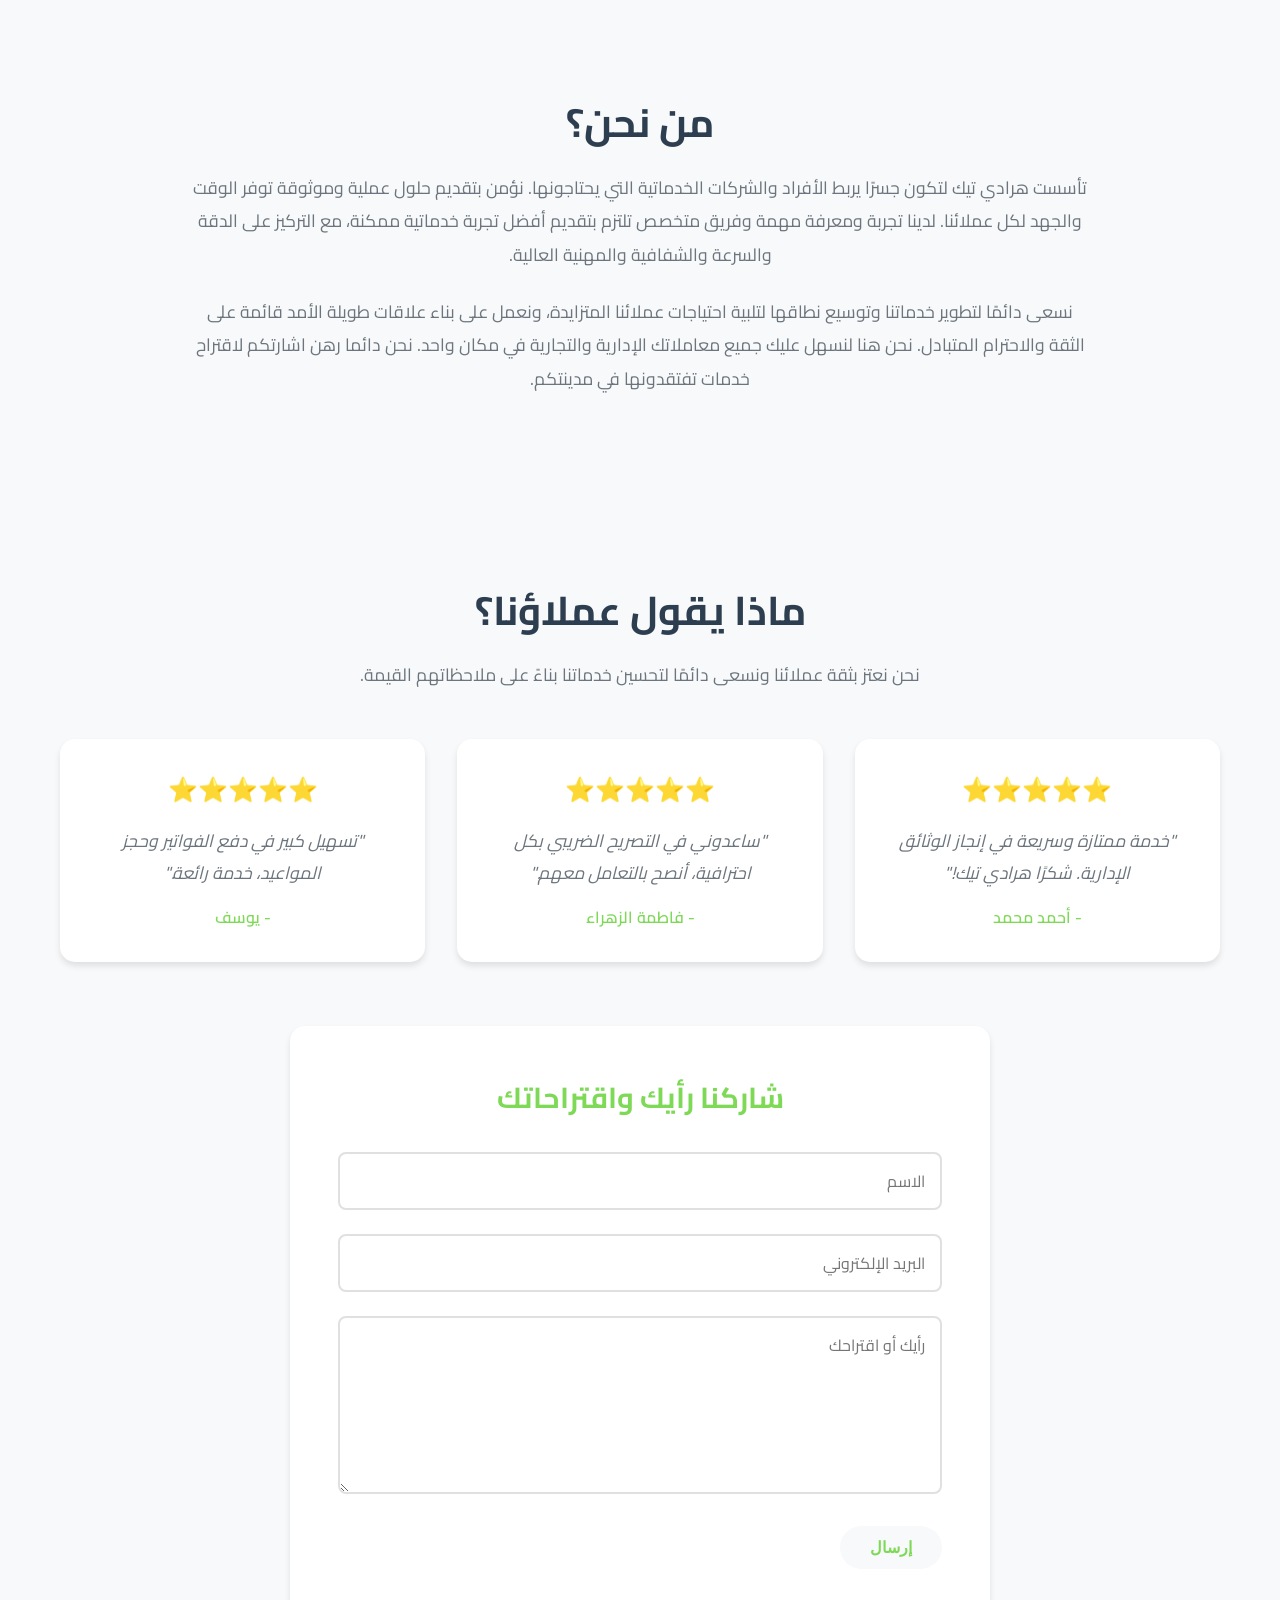
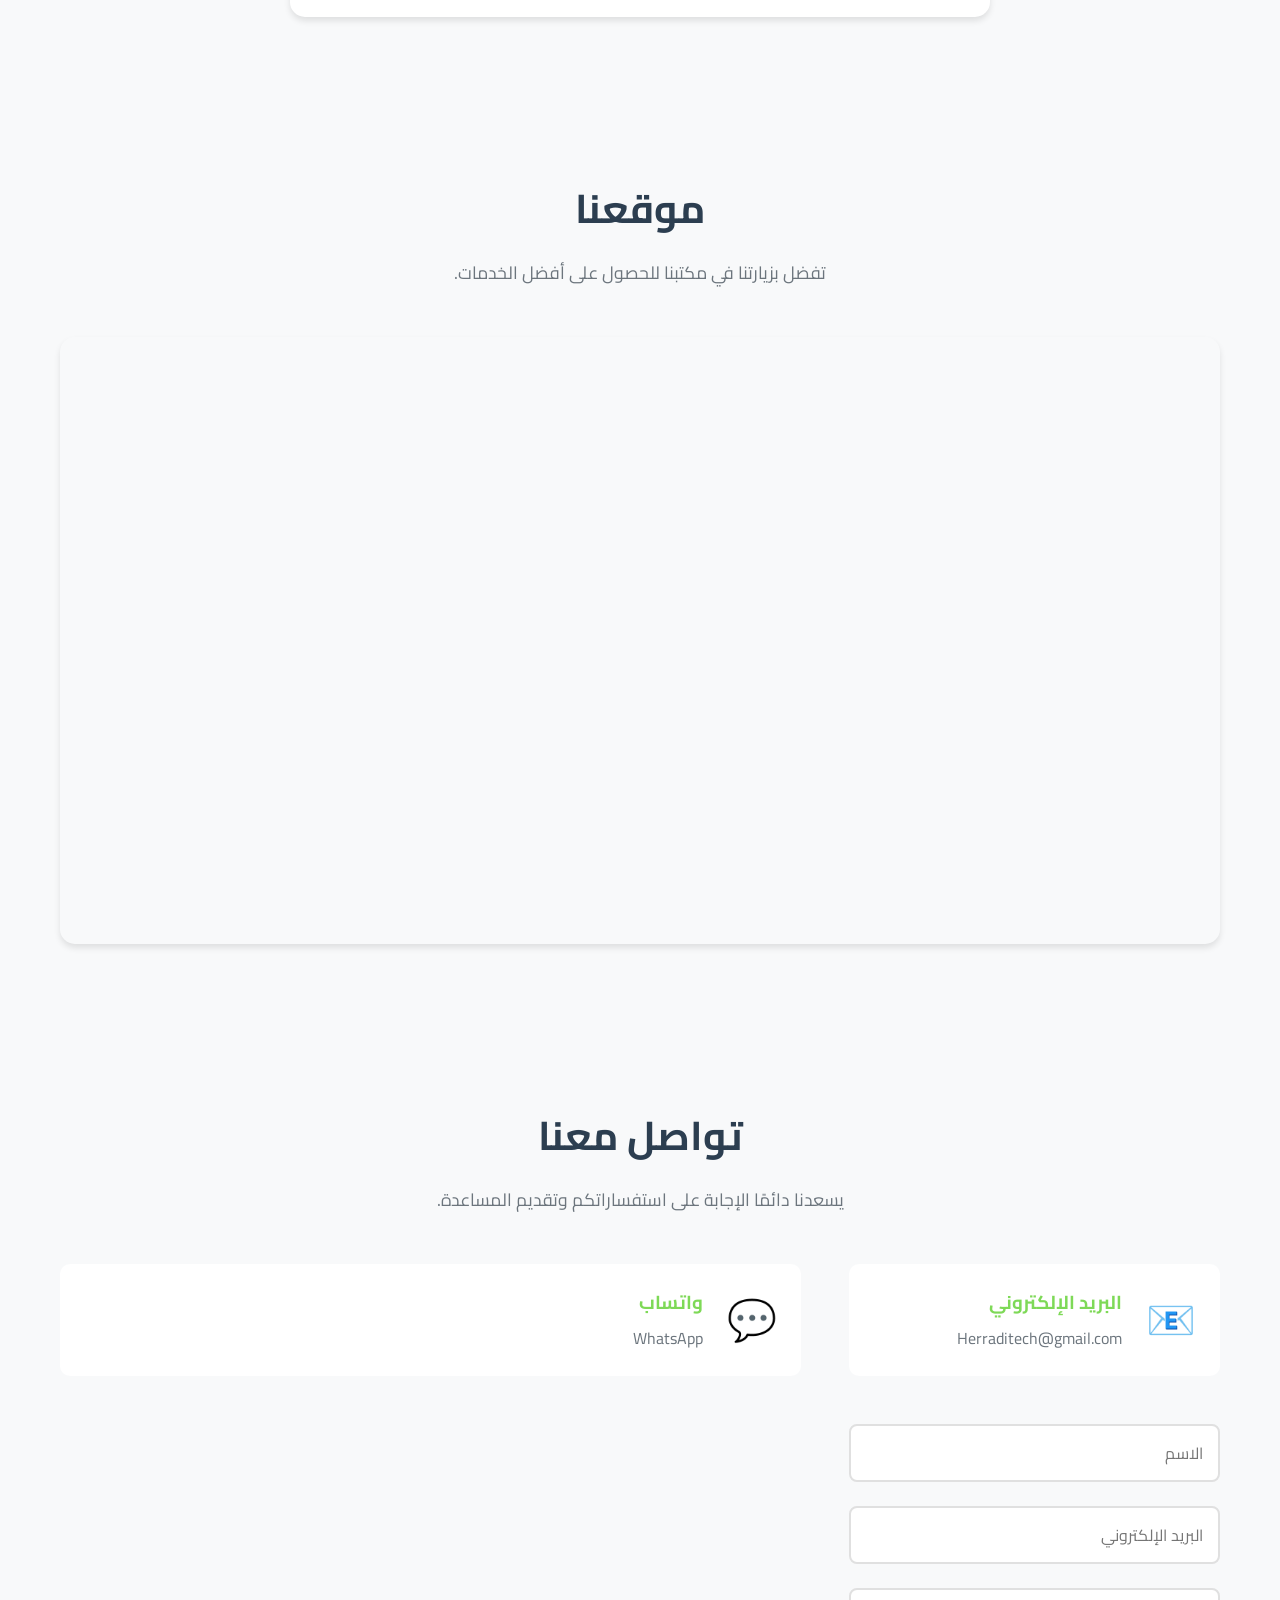
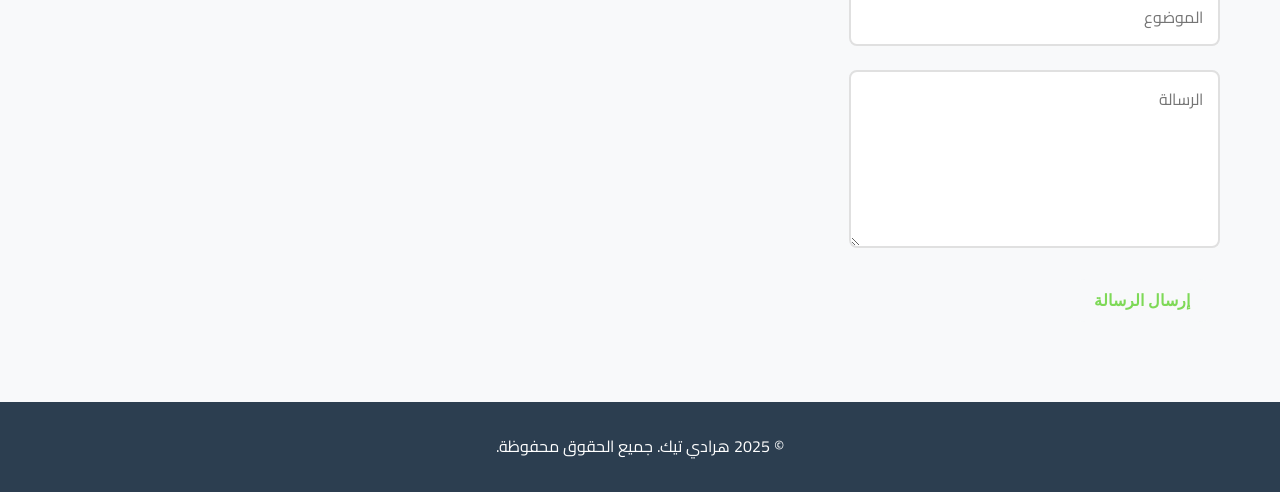
==== commit 9227acef: "Update index.html" ====
--- a/index.html
+++ b/index.html
@@ -155,7 +155,7 @@
                 <div class="testimonial-card">
                     <div class="testimonial-icon">⭐⭐⭐⭐⭐</div>
                     <p class="testimonial-text">"تسهيل كبير في دفع الفواتير وحجز المواعيد، خدمة رائعة."</p>
-                    <p class="testimonial-author">- يوسف العلوي</p>
+                    <p class="testimonial-author">- يوسف</p>
                 </div>
             </div>
             
